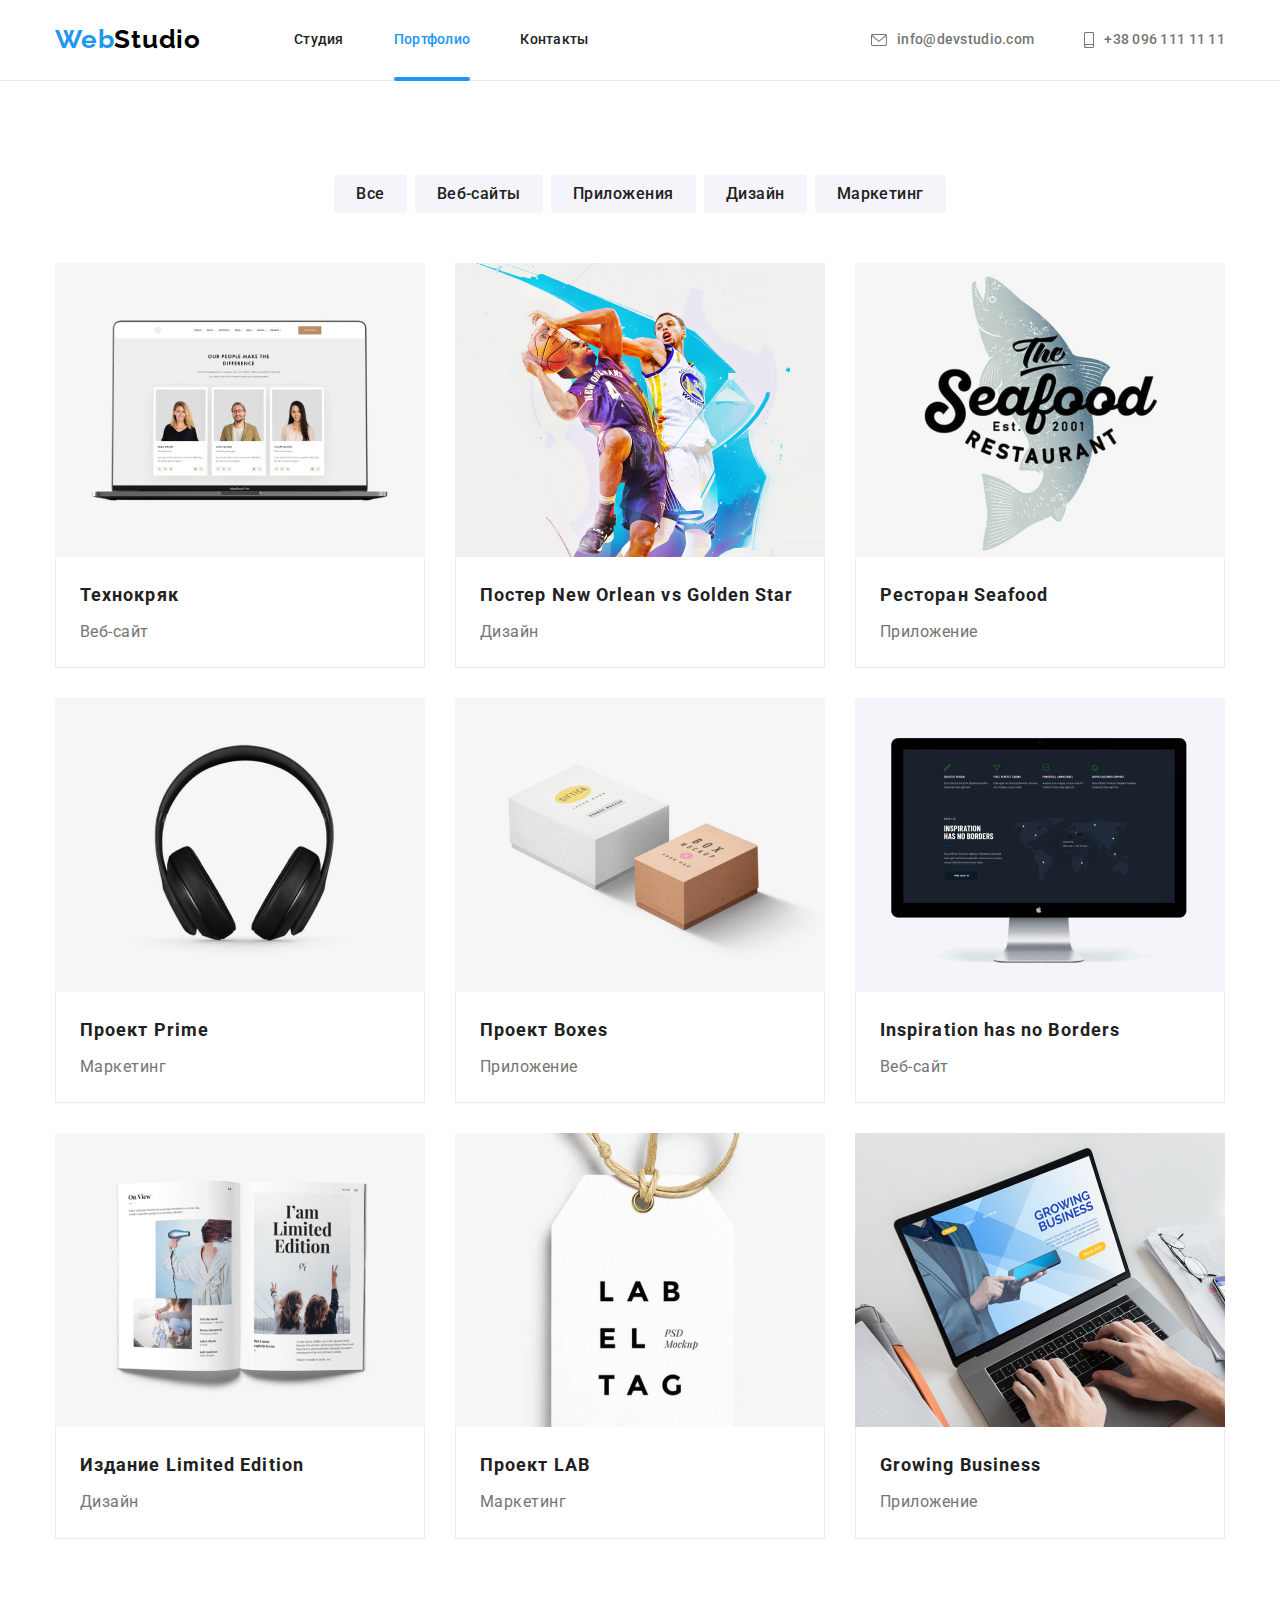
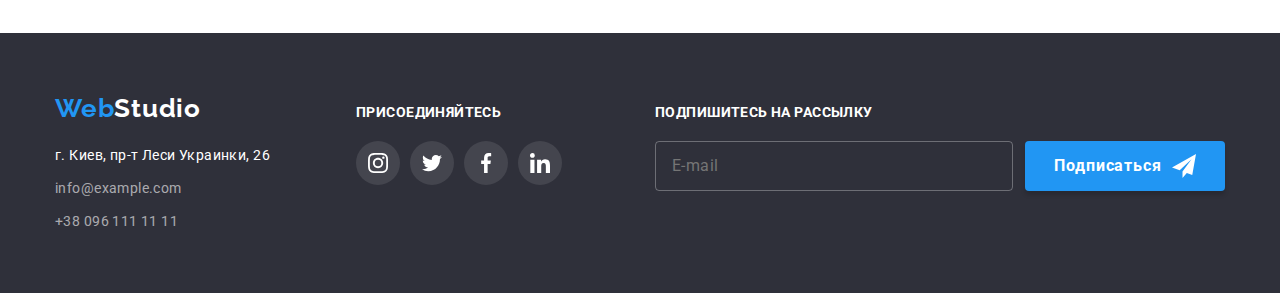
==== portfolio.html @ 5fa8ec8e "Редагує класи" ====
<!DOCTYPE html>
<html lang="ru">
  <head>
    <meta charset="UTF-8" />
    <meta http-equiv="X-UA-Compatible" content="IE=edge" />
    <meta name="viewport" content="width=device-width, initial-scale=1.0" />
    <title>Document</title>
    <link rel="preconnect" href="https://fonts.googleapis.com" />
    <link rel="preconnect" href="https://fonts.gstatic.com" crossorigin />
    <link
      href="https://fonts.googleapis.com/css2?family=Raleway:wght@700&family=Roboto:wght@400;500;700;900&display=swap"
      rel="stylesheet"
    />
    <link
      rel="stylesheet"
      href="https://cdnjs.cloudflare.com/ajax/libs/modern-normalize/1.1.0/modern-normalize.min.css"
    />
    <link rel="stylesheet" href="./css/styles.css" />
  </head>
  <body>
    <!-- Шапка -->
    <header class="header">
      <div class="container flex-container">
        <nav class="header-nav">
          <a class="logo header-logo" href="./index.html">
            <span class="header-logo--blue">Web</span><span class="header-logo--black">Studio</span></a
          >
          <ul class="menu-list">
            <li class="menu-list__item"><a href="./index.html" class="menu-list__link">Студия</a></li>
            <li class="menu-list__item"><a href="./portfolio.html" class="menu-list__link current">Портфолио</a></li>
            <li class="menu-list__item"><a href="" class="menu-list__link">Контакты</a></li>
          </ul>
        </nav>
        <ul class="connection-list">
          <li class="connection-list__item">
            <a href="mailto:info@devstudio.com" class="connection-list__link">
               <svg class="icon-envelope" width="16" height="12">
                  <use href="./images/icons.svg#icon-icon-envelope"></use>
              </svg>info@devstudio.com</a>
          </li>
          <li class="connection-list__item">
            <a href="tel:+380961111111" class="connection-list__link">
               <svg class="icon-smartphone" width="10" height="16">
              <use href="./images/icons.svg#icon-icon-smartphone"></use>
            </svg>+38 096 111 11 11</a>
          </li>
        </ul>
      </div>
    </header>
    <!-- Фільтр -->
    <main>
      <section class="filter">
        <div class="container">
          <h1 class="visually-hidden">Портфоліо</h1>
          <ul class="filter-list">
            <li class="filter-list__item"><button type="button" class="filter-list__button">Все</button></li>
            <li class="filter-list__item">
              <button type="button" class="filter-list__button">Веб-сайты</button>
            </li>
            <li class="filter-list__item">
              <button type="button" class="filter-list__button">Приложения</button>
            </li>
            <li class="filter-list__item"><button type="button" class="filter-list__button">Дизайн</button></li>
            <li class="filter-list__item">
              <button type="button" class="filter-list__button">Маркетинг</button>
            </li>
          </ul>
          <ul class="pictures-list">
            <li class="pictures-list__item">
              <a href="" class="project-link">
                 <div class="project-link__card-thumb">
                <img src="./images/project_1.jpg" alt="Фото коллег" class="project-link__card" width="370" />
                <p class="project-link__text">Ресурс предлагает комплексные предложения с разным уровнем функционала и сервисов. Все это позволит посетителю получить исчерпывающие сведения  о компании или частном лице.</p>
              </div>
              <div class="heading-meta">
                <h2 class="heading-meta__title">Технокряк</h2>
                <p class="heading-meta__text">Веб-сайт</p>
              </div>
              </a>
            </li>

            <li class="pictures-list__item">
              <a href="" class="project-link">
              <div class="project-link__card-thumb">
                <img src="./images/project_2.jpg" alt="Постер" class="project-link__card" width="370" />
                 <p class="project-link__text">Ресурс предлагает комплексные предложения с разным уровнем функционала и сервисов. Все это позволит посетителю получить исчерпывающие сведения  о компании или частном лице.</p>
              </div>
              <div class="heading-meta">
                <h2 class="heading-meta__title">Постер New Orlean vs Golden Star</h2>
                <p class="heading-meta__text">Дизайн</p>
              </div>
              </a>
             </li>

            <li class="pictures-list__item">
              <a href="" class="project-link">
                <div class="project-link__card-thumb">
                <img src="./images/project_3.jpg" alt="Назва ресторану" class="project-link__card" width="370" />
                 <p class="project-link__text">Ресурс предлагает комплексные предложения с разным уровнем функционала и сервисов. Все это позволит посетителю получить исчерпывающие сведения  о компании или частном лице.</p>
              </div>
              <div class="heading-meta">
                <h2 class="heading-meta__title">Ресторан Seafood</h2>
                <p class="heading-meta__text">Приложение</p>
              </div>
             </a>
              </li>

            <li class="pictures-list__item">
              <a href="" class="project-link">
                <div class="project-link__card-thumb">
                <img src="./images/project_4.jpg" alt="Наушники" class="project-link__card" width="370" />
                 <p class="project-link__text">Ресурс предлагает комплексные предложения с разным уровнем функционала и сервисов. Все это позволит посетителю получить исчерпывающие сведения  о компании или частном лице.</p>
              </div>
              <div class="heading-meta">
                <h2 class="heading-meta__title">Проект Prime</h2>
                <p class="heading-meta__text">Маркетинг</p>
              </div>
              </a>
              </li>

            <li class="pictures-list__item">
              <a href="" class="project-link">
                 <div class="project-link__card-thumb">
                <img src="./images/project_5.jpg" alt="Коробки" class="project-link__card" width="370" />
                 <p class="project-link__text">Ресурс предлагает комплексные предложения с разным уровнем функционала и сервисов. Все это позволит посетителю получить исчерпывающие сведения  о компании или частном лице.</p>
              </div>
              <div class="heading-meta">
                <h2 class="heading-meta__title">Проект Boxes</h2>
                <p class="heading-meta__text">Приложение</p>
              </div>
              </a>
             </li>

            <li class="pictures-list__item">
              <a href="" class="project-link">
                <div class="project-link__card-thumb">
                <img src="./images/project_6.jpg" alt="Екран" class="project-link__card" width="370" />
                 <p class="project-link__text">Ресурс предлагает комплексные предложения с разным уровнем функционала и сервисов. Все это позволит посетителю получить исчерпывающие сведения  о компании или частном лице.</p>
              </div>
              <div class="heading-meta">
                <h2 class="heading-meta__title">Inspiration has no Borders</h2>
                <p class="heading-meta__text">Веб-сайт</p>
              </div>
              </a>
              </li>

            <li class="pictures-list__item">
              <a href="" class="project-link">
                <div class="project-link__card-thumb">
                <img src="./images/project_7.jpg" alt="Издание" class="project-link__card" width="370" />
                 <p class="project-link__text">Ресурс предлагает комплексные предложения с разным уровнем функционала и сервисов. Все это позволит посетителю получить исчерпывающие сведения  о компании или частном лице.</p>
              </div>
              <div class="heading-meta">
                <h2 class="heading-meta__title">Издание Limited Edition</h2>
                <p class="heading-meta__text">Дизайн</p>
              </div>
              </a>
              </li>

            <li class="pictures-list__item">
              <a href="" class="project-link">
                <div class="project-link__card-thumb">
                <img src="./images/project_8.jpg" alt="Проект" class="project-link__card" width="370" />
                 <p class="project-link__text">Ресурс предлагает комплексные предложения с разным уровнем функционала и сервисов. Все это позволит посетителю получить исчерпывающие сведения  о компании или частном лице.</p>
              </div>
              <div class="heading-meta">
                <h2 class="heading-meta__title">Проект LAB</h2>
                <p class="heading-meta__text">Маркетинг</p>
              </div>
              </a>
              </li>

            <li class="pictures-list__item">
              <a href="" class="project-link">
                <div class="project-link__card-thumb">
                <img src="./images/project_9.jpg" alt="Ноут" class="project-link__card" width="370" />
                 <p class="project-link__text">Ресурс предлагает комплексные предложения с разным уровнем функционала и сервисов. Все это позволит посетителю получить исчерпывающие сведения  о компании или частном лице.</p>
              </div>
              <div class="heading-meta">
                <h2 class="heading-meta__title">Growing Business</h2>
                <p class="heading-meta__text">Приложение</p>
              </div>
              </a>
              </li>
          </ul>
        </div>
      </section>
    </main>
    <!--Футер-->
    <footer class="footer">
      <div class="container">
         <div class="address-main">
         <div class="footer-address">
           <a class="logo footer-logo" href="./index.html"
          ><span class="footer-logo--blue">Web</span><span class="footer-logo--white">Studio</span></a
        >
        <address>
          <ul class="address-list">
            <li class="address-list__item">
              <a class="address-list__li" href="https://goo.gl/maps/6y7DoNega5djJpNc6" target="_blank"
                >г. Киев, пр-т Леси Украинки, 26</a
              >
            </li>
            <li class="address-list__item">
              <a href="mailto:info@example.com" class="address-list__link">info@example.com</a>
            </li>
            <li class="address-list__item">
              <a href="tel:+380961111111" class="address-list__link">+38 096 111 11 11</a>
            </li>
          </ul>
        </address>
      </div>
       <div class="join">
          <p class="join__title">присоединяйтесь</p>
          <ul class="join__list">
            <li class="join__item">
              <a href="" class="join__link">
                <svg class=footer-instagram" width="20" height="20">
                  <use href="./images/icons.svg#icon-instagram-2"></use>
                </svg>
              </a>
            </li>
            <li class="join__item">
              <a href="" class="join__link">
                <svg class="footer-twitter" width="20" height="20">
                  <use href="./images/icons.svg#icon-icon-twitter-1"></use>
                </svg>
              </a>
            </li>
             <li class="join__item">
              <a href="" class="join__link">
                <svg class="footer-facebook" widht="20" height="20">
                  <use href="./images/icons.svg#icon-icon-facebook-1"></use>
                </svg>
              </a>
            </li>
             <li class="join__item">
              <a href="" class="join__link">
                <svg class="footer-linkedin" widht="20" height="20">
                  <use href="./images/icons.svg#icon-linkedin-1"></use>
                </svg>
              </a>
            </li>
           </ul>
          </div>
           <form class="post-form">
          <p class="post-title">Подпишитесь на рассылку</p>
         <div class="input-block">
            <input type="email" name="email" placeholder="E-mail" class="post-input">
          <button type="submit" class="post-button">Подписаться
            <svg class="post-icon" width="24" height="24">
              <use href="./images/icons.svg#icon-icon-send"></use>
            </svg>
          </button>
         </div>
        </form>
        </div>
        </div>
    </footer>
  </body>
</html>
---- css/styles.css ----
:root {
  --primery-text-color: #212121;
  --title-text-color: #757575;
  --secondary-title-text-color: rgba(255, 255, 255, 0.6);
  --third-title-text-color: #000000;
  --accent-color: #2196f3;
  --primery-background-color: #ffffff;
  --secondary-background-color: #f5f4fa;
  --white-color: #ffffff;
  --footer-color: #2f303a;
}
body {
  background: var(--primery-background-color);
  color: var(--primery-text-color);
  font-family: 'Roboto', sans-serif;
}
/* колір основного тексту #212121*/
/* вторинний колір тексту #757575 */
/* вторинний колір тексту rgba(255, 255, 255, 0.6 */
/* білий колір #FFFFFF */
/* акцент #2196F3 */
/* вторинний колір фону #F5F4FA */
/* вторинний колір фону #2F303A */
/* вторинний колір фону FFFFFF */

/* Логотип */
.container {
  width: 1200px;
  padding-left: 15px;
  padding-right: 15px;
  margin-left: auto;
  margin-right: auto;
}
/* Шапка */
.header {
  border-bottom: 1px solid #ececec;
}
.flex-container {
  align-items: center;
  display: flex;
  justify-content: space-between;
}
.header-nav {
  display: flex;
  align-items: center;
}
.header-logo {
  text-decoration: none;
  margin-right: 93px;
  display: flex;
}
.logo header-logo {
  text-decoration: none;
  margin-right: 93px;
  display: flex;
}
.header-logo--blue {
  font-family: 'Raleway';
  font-weight: 700;
  font-size: 26px;
  line-height: 1.2;
  letter-spacing: 0.03em;
  color: var(--accent-color);
}
.header-logo--black {
  font-family: 'Raleway';
  font-weight: 700;
  font-size: 26px;
  line-height: 1.2;
  letter-spacing: 0.03em;
  color: var(--third-title-text-color);
}
.menu-listt__link current {
  position: absolute;
  width: 48px;
  height: 4px;
  left: 453px;
  top: 76px;
  background: var(--accent-color);
  border-radius: 2px;
}
/* Site nav */
.menu-list {
  padding: 0;
  margin: 0;
  list-style: none;
  display: flex;
}
.connection-list {
  padding: 0;
  margin: 0;
  list-style: none;
  display: flex;
  justify-content: end;
  align-items: center;
}
.menu-list__item {
  margin-right: 50px;
}
.menu-list__item:last-child {
  margin-right: 0;
}
.connection-list__item {
  margin-right: 50px;
}
.connection-list__item:last-child {
  margin-right: 0;
}
.nav-link .icon-phone:hover,
.nav-link .icon-phone:focus {
  color: var(--accent-color);
}
.nav-link .icon-envelope:hover,
.nav-link .icon-envelope:focus {
  color: var(--accent-color);
}

.menu-list__link {
  padding-top: 32px;
  padding-bottom: 32px;
  font-weight: 500;
  font-size: 14px;
  line-height: 1.14;
  letter-spacing: 0.02em;
  color: var(--primery-text-color);
  text-decoration: none;
  display: flex;
  align-items: center;
  transition: color 250ms cubic-bezier(0.4, 0, 0.2, 1);
}
.menu-list__link:hover,
.menu-list__link:focus {
  color: var(--accent-color);
}
.menu-list__link.current {
  color: var(--accent-color);
  position: relative;
}
.menu-list__link.current::after {
  content: '';
  position: absolute;
  display: block;
  width: 100%;
  height: 4px;
  background-color: var(--accent-color);
  border-radius: 2px;
  left: 0;
  bottom: -1px;
}
.link {
  font-weight: 500;
  font-size: 14px;
  line-height: 1.14;
  letter-spacing: 0.02em;
  color: var(--primery-text-color);
}
.icon-envelope {
  width: 16px;
  height: 12px;
  margin-right: 10px;
  fill: currentColor;
}
.icon-smartphone {
  width: 10px;
  height: 16px;
  margin-right: 10px;
  fill: currentColor;
}
.connection-list__link {
  padding-top: 32px;
  padding-bottom: 32px;
  font-weight: 500;
  font-size: 14px;
  line-height: 1.14;
  letter-spacing: 0.02em;
  color: var(--title-text-color);
  text-decoration: none;
  display: flex;
  align-items: center;
  transition: color 250ms cubic-bezier(0.4, 0, 0.2, 1);
}
.connection-list__link:hover,
.connection-list__link:focus {
  color: var(--accent-color);
}

/* Секція 1 */
.hero {
  background-color: var(--footer-color);
  text-align: center;
  padding-top: 200px;
  padding-bottom: 200px;
}
.overlay {
  height: 600px;
  max-width: 1600px;
  margin-right: auto;
  margin-left: auto;
  background-image: linear-gradient(to right, rgba(47, 48, 58, 0.4), rgba(47, 48, 58, 0.4)),
    url(../images/overlay.jpg);
  background-repeat: no-repeat;
  background-size: cover;
  background-position: center;
  background-color: #2f303a;
}
.hero__title {
  margin-top: 0;
  margin-bottom: 30px;
  font-weight: 900;
  font-size: 44px;
  line-height: 1.4;
  letter-spacing: 0.06em;
  text-transform: uppercase;
}
.hero__title {
  color: var(--white-color);
}
.hero__button {
  display: inline-block;
  padding: 10px 32px;
  border-radius: 4px;
  font-weight: 700;
  font-size: 16px;
  line-height: 1.9;
  letter-spacing: 0.06em;
  cursor: pointer;
  color: var(--white-color);
  background-color: var(--accent-color);
  border: 0;
  /* 0px 4px 4px rgba(0, 0, 0, 0.15); */
}
/* Секція 2 */
.section {
  padding-top: 94px;
  padding-bottom: 94px;
  background: var(--primery-background-color);
}
.visually-hidden {
  position: absolute;
  white-space: nowrap;
  width: 1px;
  height: 1px;
  overflow: hidden;
  border: 0;
  padding: 0;
  clip: rect(0 0 0 0);
  clip-path: inset(50%);
  margin: -1px;
}
.features-icon {
  display: flex;
  width: 270px;
  height: 120px;
  justify-content: center;
  align-items: center;
  margin-bottom: 30px;
  border-radius: 4px;

  background-color: #f5f4fa;
}
.specifics-list {
  list-style: none;
  padding: 0;
  margin: 0;
  display: flex;
}
.specifics-list__item {
  margin-right: 30px;
  width: 270px;
}
.section-link:last-child {
  margin-right: 0;
}
.specific-list__item-title {
  margin-top: 30px;
  margin-bottom: 10px;
  font-weight: 700;
  font-size: 14px;
  line-height: 1.14;
  letter-spacing: 0.03em;
  text-transform: uppercase;
  color: var(--primery-text-color);
}
h1,
h2,
h3,
p {
  margin: 0;
}
.specific-list__item-text {
  font-size: 14px;
  line-height: 1.7;
  letter-spacing: 0.03em;
  color: var(--title-text-color);
}
/* Секція 3 */
.section-pictures {
  padding-top: 0;
}
.pre-title {
  margin-top: 0;
  margin-bottom: 50px;
  font-weight: 700;
  font-size: 36px;
  line-height: 1.2;
  text-align: center;
  letter-spacing: 0.03em;
  color: var(--primery-text-color);
}
.application-list {
  list-style: none;
  padding: 0;
  margin: 0;
  display: flex;
}
.application-list__item {
  margin-right: 30px;
}
.application-list__item:last-child {
  margin-right: 0;
}
img {
  display: block;
  max-width: 100%;
  height: auto;
}
.addition {
  position: relative;
  width: 370px;
}
.addition__meta {
  position: absolute;
  display: flex;
  bottom: 0;
  width: 370px;
  height: 70px;
  background-color: rgba(47, 48, 58, 0.8);
  justify-content: center;
  align-items: center;
}
.addition__name {
  display: flex;
  align-items: center;
  font-family: 'Roboto';
  font-style: normal;
  font-weight: 700;
  font-size: 14px;
  line-height: 1.14;
  letter-spacing: 0.03em;
  text-transform: uppercase;
  color: var(--white-color);
  justify-content: center;
}
/* Секція 4 */
.workers {
  padding-top: 94px;
  background: var(--secondary-background-color);
}
.pre-title {
  margin-bottom: 50px;
}
.team-list {
  list-style: none;
  padding: 0;
  margin: 0;
  display: flex;
  flex-wrap: wrap;
}
.team-list__item {
  margin-right: 30px;
  background-color: var(--white-color);
}
.team-list__item:last-child {
  margin-right: 0;
}
.caption__title {
  margin-bottom: 10px;
  font-weight: 500;
  font-size: 16px;
  line-height: 1.2;
  letter-spacing: 0.03em;
  color: var(--primery-text-color);
}
.caption {
  padding-top: 30px;
  padding-bottom: 30px;
  text-align: center;
  box-shadow: 0px 1px 3px rgba(0, 0, 0, 0.12), 0px 1px 1px rgba(0, 0, 0, 0.14),
    0px 2px 1px rgba(0, 0, 0, 0.2);
}
.caption__text {
  margin-bottom: 16px;
  font-size: 16px;
  line-height: 1.2;
  letter-spacing: 0.03em;
  color: var(--title-text-color);
}
.soc-list {
  display: flex;
  justify-content: center;
  padding: 0;
  margin: 0;
  list-style: none;
}
.soc-list__item {
  margin-right: 10px;
}
.soc-list__item:last-child {
  margin-right: 0;
}
.soc-list__link {
  width: 44px;
  height: 44px;
  border-radius: 50%;
  display: flex;
  justify-content: center;
  align-items: center;
  fill: #afb1b8;
  transition: background-color 250ms cubic-bezier(0.4, 0, 0.2, 1),
    fill 250ms cubic-bezier(0.4, 0, 0.2, 1);
}
.soc-list__link:hover {
  fill: var(--white-color);
  background-color: var(--accent-color);
}
.soc-list__link:focus {
  fill: var(--white-color);
  background-color: var(--accent-color);
}
/* Клієнти */
.clients-list {
  list-style: none;
  padding: 0;
  margin: 0;
  display: flex;
  justify-content: center;
}
.clients-list__item {
  margin-right: 30px;
}
.clients-list__item:last-child {
  margin-right: 0;
}
.clients-list__item-link {
  width: 170px;
  height: 92px;
  border: 1px solid #afb1b8;
  display: flex;
  justify-content: center;
  align-items: center;
  fill: #afb1b8;
  background-color: transparent;
  box-sizing: border-box;
  border-radius: 4px;
  transition: border-radius 250ms cubic-bezier(0.4, 0, 0.2, 1),
    fill 250ms cubic-bezier(0.4, 0, 0.2, 1);
}

.clients-list__item-link:hover,
.clients-list__item-link:focus {
  fill: var(--accent-color);
}
.clients-list__item-link:hover,
.clients-list__item-link:focus {
  border-color: var(--accent-color);
}

/* Портфоліо */
/* Фільтр */
.filter {
  padding-top: 94px;
  padding-bottom: 94px;
  background: var(--primery-background-color);
}
.filter-list {
  padding: 0;
  margin: 0;
  list-style: none;
  display: flex;
  justify-content: center;
  margin-bottom: 50px;
}
.filter-list .filter-list__item:not(:last-child) {
  margin-right: 8px;
}
.filter-list .filter-list__item {
  justify-content: center;
  display: inline-block;
}
.filter-list__button {
  padding: 6px 22px;
  font-weight: 500;
  font-size: 16px;
  line-height: 1.6;
  align-items: center;
  letter-spacing: 0.03em;
  color: var(--primery-text-color);
  background: var(--secondary-background-color);
  cursor: pointer;
  border: 0;
  border-radius: 4px;
  transition: background-color 250ms cubic-bezier(0.4, 0, 0.2, 1),
    color 250ms cubic-bezier(0.4, 0, 0.2, 1), box-shadow 250ms cubic-bezier(0.4, 0, 0.2, 1);
}
.filter-list__button:hover,
.filter-list__button:focus {
  color: var(--white-color);
  background: var(--accent-color);
  box-shadow: 0px 3px 1px rgba(0, 0, 0, 0.1), 0px 1px 2px rgba(0, 0, 0, 0.08),
    0px 2px 2px rgba(0, 0, 0, 0.12);
}
/* Картинки */
p,
h2 {
  margin: 0;
}
.pictures-list {
  list-style: none;
  margin: 0;
  padding: 0;
  flex-wrap: wrap;
  display: flex;
  flex-wrap: wrap;
  margin-top: -30px;
  margin-left: -30px;
}
.pictures-list .pictures-list__item {
  flex-basis: calc(100% / 3 - 30px);
  margin-left: 30px;
  margin-top: 30px;
}
.project-link__card-thumb {
  position: relative;
  overflow: hidden;
}
.pictures-list__item {
  background: var(--primery-background-color);
}

.project-link__text {
  position: absolute;
  height: 100%;
  top: 0;
  left: 0;
  font-family: 'Roboto';
  font-style: normal;
  font-weight: 400;
  font-size: 18px;
  line-height: 1.5;
  /* or 156% */
  letter-spacing: 0.03em;
  padding: 63px 24px;
  color: var(--white-color);
  background-color: var(--accent-color);
  transform: translateY(101%);
  transition: transform 250ms cubic-bezier(0.4, 0, 0.2, 1);
}

.heading-meta {
  padding-left: 24px;
  padding-right: 24px;
  padding-bottom: 20px;
  padding-top: 20px;
  border-right: 1px solid #ececec;
  border-left: 1px solid #ececec;
  border-bottom: 1px solid #ececec;
}
.heading-meta__title {
  margin-bottom: 4px;
  font-weight: 700;
  font-size: 18px;
  line-height: 2;
  letter-spacing: 0.06em;
  color: var(--primery-text-color);
}
.heading-meta__text {
  font-size: 16px;
  line-height: 1.9;
  letter-spacing: 0.03em;
  color: var(--title-text-color);
}
.project-link {
  display: block;
  text-decoration: none;
  transition: box-shadow 250ms cubic-bezier(0.4, 0, 0.2, 1);
}
.project-link:hover,
.project-link:focus {
  box-shadow: 0px 1px 1px rgba(0, 0, 0, 0.12), 0px 4px 4px rgba(0, 0, 0, 0.06),
    1px 4px 6px rgba(0, 0, 0, 0.16);
}
.project-link:hover .project-link__text,
.project-link:focus .project-link__text {
  transform: translateY(0);
}
/* Футер */
.footer {
  background: var(--footer-color);
  padding-top: 60px;
  padding-bottom: 60px;
}
.address-main {
  display: flex;
  align-items: baseline;
}
.footer-address {
  margin-right: 70px;
  flex-grow: 1;
}
.footer-logo {
  text-decoration: none;
  display: block;
  margin-bottom: 20px;
}
.logo footer-logo {
  text-decoration: none;
  display: block;
  margin-bottom: 20px;
}
.address-list {
  list-style: none;
  padding: 0;
  margin: 0;
}
.footer-logo--blue {
  font-family: 'Raleway';
  font-style: normal;
  font-weight: 700;
  font-size: 26px;
  line-height: 1.2;
  letter-spacing: 0.03em;
  color: var(--accent-color);
}
.footer-logo--white {
  font-family: 'Raleway';
  font-style: normal;
  font-weight: 700;
  font-size: 26px;
  line-height: 1.2;
  letter-spacing: 0.03em;
  color: var(--white-color);
}
.address-list__item {
  margin-bottom: 9px;
}
.address-list__item:last-child {
  margin-bottom: 0;
}
.address-list__li {
  margin-bottom: 20px;
  font-style: normal;
  font-weight: 400;
  font-size: 14px;
  line-height: 1.7;
  letter-spacing: 0.03em;
  color: var(--white-color);
  text-decoration: none;
}
.address-list__link {
  margin-bottom: 9px;
  font-style: normal;
  font-weight: 400;
  font-size: 14px;
  line-height: 1.7;
  letter-spacing: 0.03em;
  color: var(--secondary-title-text-color);
  text-decoration: none;
}
.join__title {
  margin-bottom: 20px;
  font-family: 'Roboto';
  font-style: normal;
  font-weight: 700;
  font-size: 14px;
  line-height: 1.14;
  letter-spacing: 0.03em;
  text-transform: uppercase;
  color: var(--white-color);
}
.join__list {
  list-style: none;
  padding: 0;
  margin: 0;
  display: flex;
  justify-content: center;
}
.join__item {
  margin-right: 10px;
}
.join__item:last-child {
  margin-right: 0;
}

.join__link {
  width: 44px;
  height: 44px;
  border-radius: 50%;
  display: flex;
  justify-content: center;
  align-items: center;
  fill: var(--white-color);
  background-color: rgba(255, 255, 255, 0.1);
  transition: background-color 250ms cubic-bezier(0.4, 0, 0.2, 1),
    fill 250ms cubic-bezier(0.4, 0, 0.2, 1);
}
.join__link:hover {
  fill: var(--white-color);
  background-color: var(--accent-color);
}
.join__link:focus {
  fill: var(--white-color);
  background-color: var(--accent-color);
}
/* Форма */
.post-form {
  margin-left: 93px;
}
.post-title {
  margin-bottom: 20px;
  font-family: 'Roboto';
  font-style: normal;
  font-weight: 700;
  font-size: 14px;
  line-height: 1.14;
  letter-spacing: 0.03em;
  text-transform: uppercase;
  color: var(--white-color);
}
.input-block {
  display: flex;
}
.post-input {
  width: 358px;
  height: 50px;
  padding-top: 15px;
  padding-bottom: 15px;
  padding-left: 16px;
  border: 1px solid rgba(255, 255, 255, 0.3);
  border-radius: 4px;

  font-family: 'Roboto';
  font-style: normal;
  font-weight: 400;
  font-size: 16px;
  line-height: 1.25;
  /* identical to box height, or 125% */

  align-items: center;
  letter-spacing: 0.03em;

  color: rgba(255, 255, 255, 0.6);
  background-color: transparent;
}
.post-button {
  display: flex;
  justify-content: center;
  align-items: center;
  min-width: 200px;
  margin-left: 12px;
  padding: 10px 28px;
  border: none;
  box-shadow: 0px 4px 4px rgba(0, 0, 0, 0.15);
  border-radius: 4px;
  font-family: 'Roboto';
  font-style: normal;
  font-weight: 700;
  font-size: 16px;
  line-height: 1.9;
  /* identical to box height, or 188% */
  letter-spacing: 0.06em;
  color: var(--white-color);
  background-color: var(--accent-color);
  cursor: pointer;
  transition: background-color 250ms cubic-bezier(0.4, 0, 0.2, 1);
}
.post-button:hover,
.post-button:focus {
  color: var(--white-color);
  background-color: var(--accent-color);
}
.post-icon {
  margin-left: 10px;
  fill: var(--white-color);
}

/* Бекдроп */
.backdrop {
  position: fixed;
  width: 100%;
  height: 100%;
  top: 0;
  left: 0;
  background-color: rgba(85, 85, 85, 0.4);
  transition: opacity 250ms cubic-bezier(0.4, 0, 0.2, 1),
    visibility 250ms cubic-bezier(0.4, 0, 0.2, 1);
}
.modal {
  min-height: 581px;
  min-width: 528px;
  background-color: var(--white-color);
  border-radius: 4px;
  box-shadow: 0px 1px 3px rgba(0, 0, 0, 0.12), 0px 1px 1px rgba(0, 0, 0, 0.14),
    0px 2px 1px rgba(0, 0, 0, 0.2);
  position: absolute;
  top: 50%;
  left: 50%;
  transform: translate(-50%, -50%);
  padding: 40px;
}
.modal-close {
  display: flex;
  justify-content: center;
  align-items: center;
  width: 30px;
  height: 30px;
  color: #000000;
  border-radius: 50%;
  border: 1px solid rgba(0, 0, 0, 0.1);
  background-color: transparent;
  position: absolute;
  top: 8px;
  right: 8px;
  cursor: pointer;
}
.modal-close:hover {
  color: var(--accent-color);
  border: 1px solid var(--accent-color);
}
.modal-close:focus {
  color: var(--accent-color);
  border: 1px solid var(--accent-color);
}
.close-cross {
  fill: currentColor;
}

.is-hidden {
  opacity: 0;
  pointer-events: none;
  visibility: hidden;
  translate: transition;
}

.modal-title {
  font-family: 'Roboto';
  font-style: normal;
  font-weight: 700;
  font-size: 20px;
  line-height: 1.15;
  text-align: center;
  letter-spacing: 0.03em;
  text-align: center;
  color: var(--primery-text-color);
  margin-bottom: 12px;
}
.form {
  width: 448px;
  margin-left: auto;
  margin-right: auto;
}
.modal-div {
  position: relative;
  display: block;
  flex-direction: column;
  margin-bottom: 10px;
}
.modal-div:last-child {
  margin-bottom: 0;
}
.modal-icon {
  width: 18px;
  height: 18px;
  position: absolute;
  left: 12px;
  top: 70%;
  transform: translateY(-70%);
  fill: var(--primery-text-color);
}
.modal-lable {
  margin-bottom: 4px;
  font-family: 'Roboto';
  font-style: normal;
  font-weight: 400;
  font-size: 12px;
  line-height: 1.2;
  /* identical to box height */
  letter-spacing: 0.01em;
  color: var(--title-text-color);
}
.modal-input {
  width: 100%;
  height: 40px;
  margin-top: 4px;
  border: 1px solid rgba(33, 33, 33, 0.2);
  border-radius: 4px;
  margin: 0;
  padding: 11px 42px;
  background-color: transparent;
  outline: transparent;
  transition: border 250ms cubic-bezier(0.4, 0, 0.2, 1);
}
.modal-input:hover ~ .modal-icon,
.modal-input:focus ~ .modal-icon {
  fill: var(--accent-color);
}
.modal-input:hover,
.modal-input:focus {
  border-color: var(--accent-color);
}
.textarea {
  display: block;
  width: 100%;
  height: 120px;

  padding: 12px 16px;
  border: 1px solid rgba(33, 33, 33, 0.2);
  border-radius: 4px;
  resize: none;
  transition: border 250ms cubic-bezier(0.4, 0, 0.2, 1);
  outline: transparent;
  transition: border 250ms cubic-bezier(0.4, 0, 0.2, 1);
}
.textarea:hover {
  border-color: var(--accent-color);
}
.textarea:focus {
  border-color: var(--accent-color);
}

.placeholder {
  font-family: 'Roboto';
  font-style: normal;
  font-weight: 400;
  font-size: 14px;
  line-height: 1.14;
  letter-spacing: 0.01em;
  color: rgba(117, 117, 117, 0.5);
}
.checkbox-input {
  position: absolute;
  -webkit-appearance: none;
  -moz-appearance: none;
  appearance: none;
  margin-bottom: 30px;
}
.checkbox-text span {
  width: 16px;
  height: 15px;
  margin-right: 7px;
  border: 2px solid var(--primery-text-color);
  border-radius: 4px;
  display: flex;
  align-items: center;
  justify-content: center;

  /* transition: opacity 250ms cubic-bezier(0.4, 0, 0.2, 1); */
}
.icon-check {
  fill: transparent;
}
.checkbox-input:focus + .checkbox-text span {
  border-color: var(--accent-color);
}
.checkbox-input:checked + .checkbox-text span {
  background-color: var(--accent-color);
  background-origin: border-box;
  border-color: none;
}
.checkbox-input:checked + .checkbox-text .icon-check {
  fill: var(--white-color);
}

/* .checkbox-input:checked + .icon-check {
  fill: #ffffff;
}

.icon-check:hover .icon-check:focus {
  fill: #ffffff;
  background-color: var(--accent-color);
} */
.checkbox-text {
  display: flex;
  align-items: center;
  margin-bottom: 20px;
  justify-content: center;
  font-family: 'Roboto';
  font-style: normal;
  font-weight: 400;
  font-size: 14px;
  line-height: 1.7;
  /* identical to box height, or 171% */
  letter-spacing: 0.03em;
  color: var(--title-text-color);
}
.checkbox-link {
  display: inline-block;
  color: var(--accent-color);
}
.modal-button {
  display: block;
  width: 200px;
  height: 50px;
  justify-content: center;
  padding-top: 10px;
  padding-right: 55px;
  padding-bottom: 10px;
  padding-left: 56px;
  border: none;
  border-radius: 4px;
  color: var(--white-color);
  background: #188ce8;
  box-shadow: 0px 4px 4px rgba(0, 0, 0, 0.15);
  font-family: 'Roboto';
  font-style: normal;
  font-weight: 700;
  font-size: 16px;
  line-height: 1.9;
  /* identical to box height, or 188% */
  align-items: center;
  text-align: center;
  letter-spacing: 0.06em;
  cursor: pointer;
  transition: background-color 250ms cubic-bezier(0.4, 0, 0.2, 1);
  margin: auto;
}
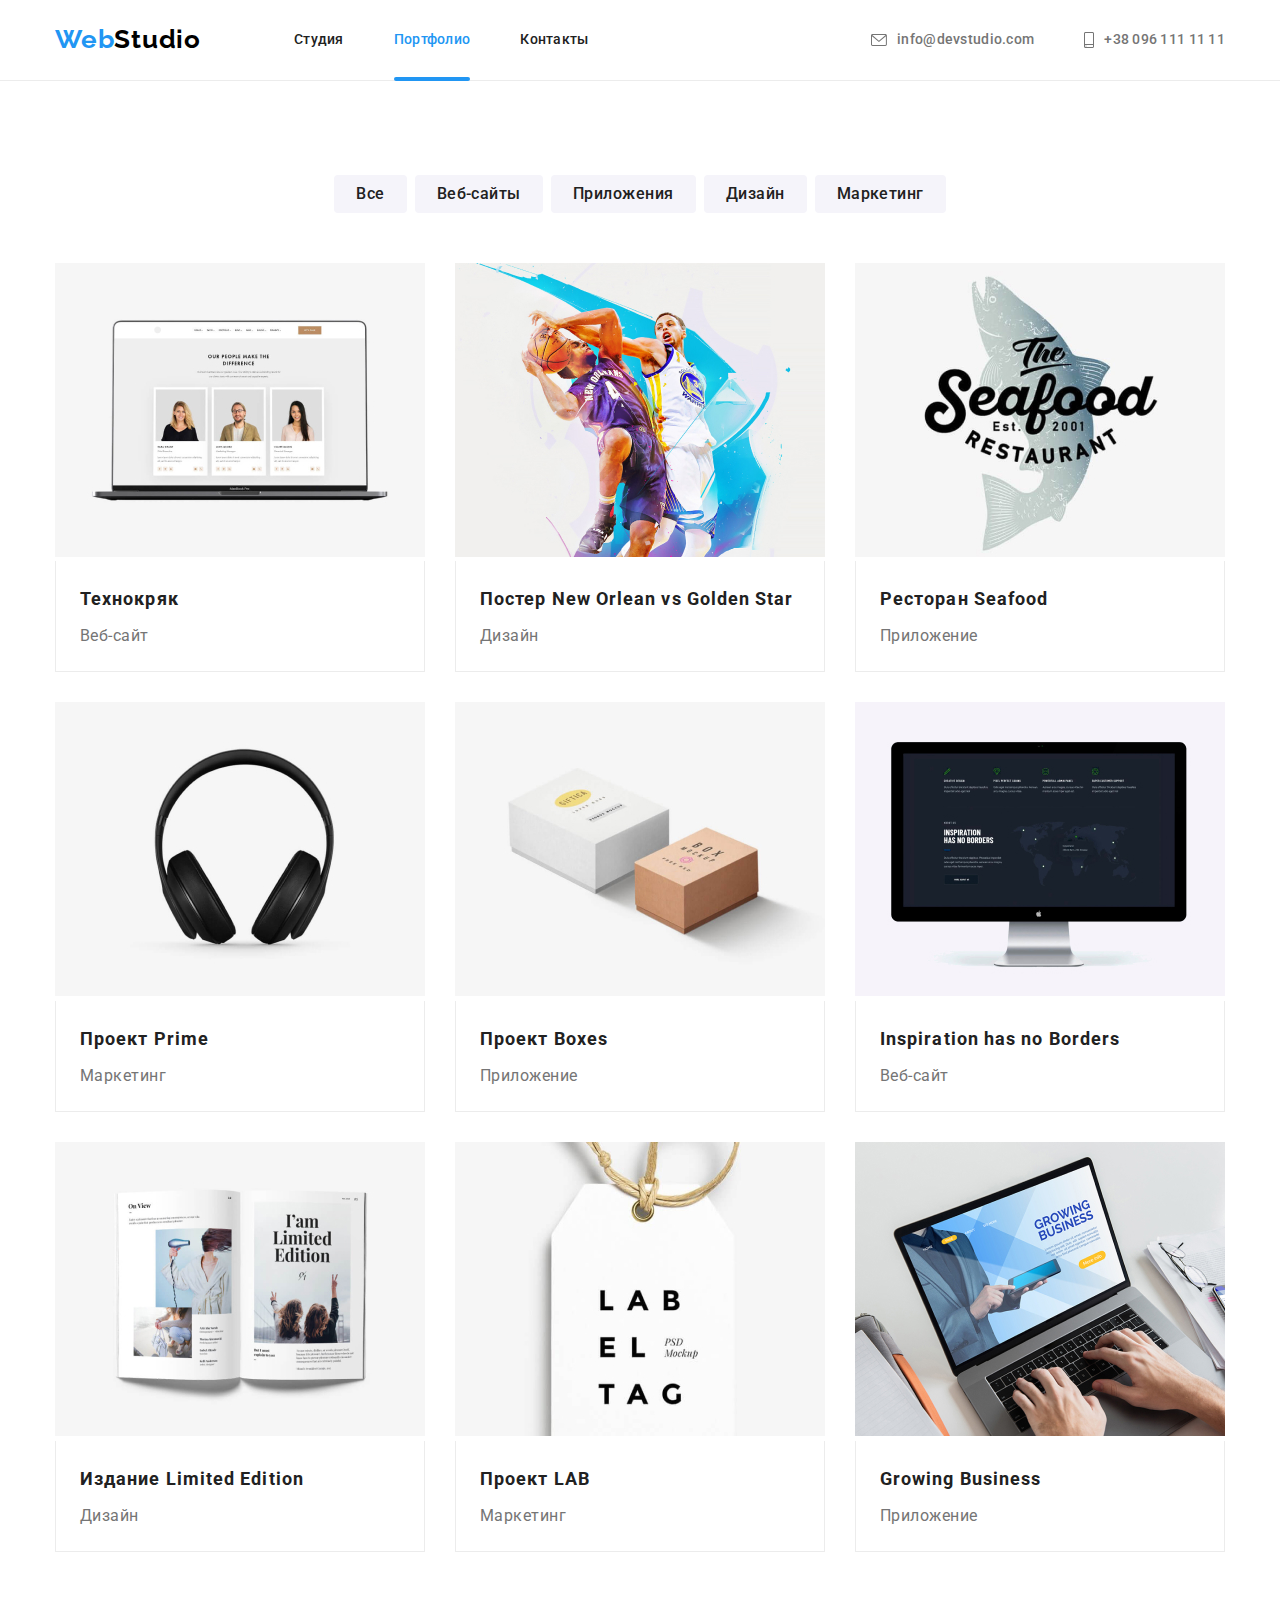
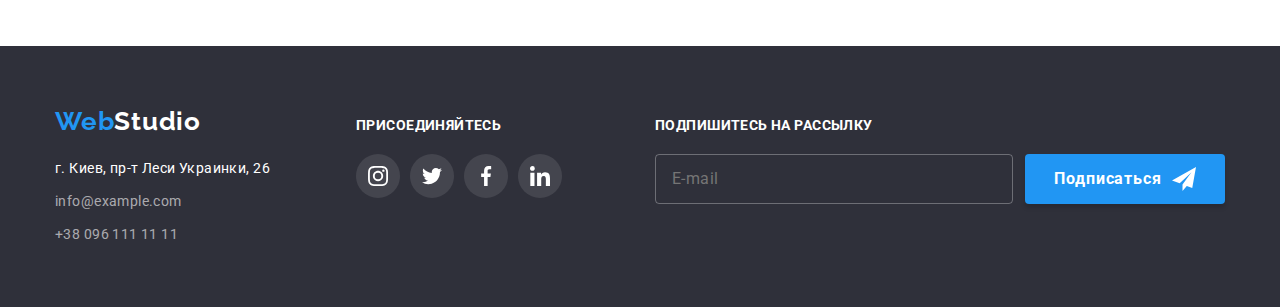
==== commit 3b89495b: "Додає SASS" ====
--- a/portfolio.html
+++ b/portfolio.html
@@ -15,7 +15,8 @@
       rel="stylesheet"
       href="https://cdnjs.cloudflare.com/ajax/libs/modern-normalize/1.1.0/modern-normalize.min.css"
     />
-    <link rel="stylesheet" href="./css/styles.css" />
+    <!-- <link rel="stylesheet" href="./css/styles.css" /> -->
+    <link rel="stylesheet" href="./css/portfolio.min.css" />
   </head>
   <body>
     <!-- Шапка -->
@@ -34,13 +35,13 @@
         <ul class="connection-list">
           <li class="connection-list__item">
             <a href="mailto:info@devstudio.com" class="connection-list__link">
-               <svg class="icon-envelope" width="16" height="12">
+               <svg class="connection-list__icon-envelope" width="16" height="12">
                   <use href="./images/icons.svg#icon-icon-envelope"></use>
               </svg>info@devstudio.com</a>
           </li>
           <li class="connection-list__item">
             <a href="tel:+380961111111" class="connection-list__link">
-               <svg class="icon-smartphone" width="10" height="16">
+               <svg class="connection-list__icon-smartphone" width="10" height="16">
               <use href="./images/icons.svg#icon-icon-smartphone"></use>
             </svg>+38 096 111 11 11</a>
           </li>
@@ -224,40 +225,41 @@
           <ul class="join__list">
             <li class="join__item">
               <a href="" class="join__link">
-                <svg class=footer-instagram" width="20" height="20">
+                <svg class=join__footer-instagram" width="20" height="20">
                   <use href="./images/icons.svg#icon-instagram-2"></use>
                 </svg>
               </a>
             </li>
             <li class="join__item">
               <a href="" class="join__link">
-                <svg class="footer-twitter" width="20" height="20">
+                <svg class="join__footer-twitter" width="20" height="20">
                   <use href="./images/icons.svg#icon-icon-twitter-1"></use>
                 </svg>
               </a>
             </li>
              <li class="join__item">
               <a href="" class="join__link">
-                <svg class="footer-facebook" widht="20" height="20">
+                <svg class="join__footer-facebook" widht="20" height="20">
                   <use href="./images/icons.svg#icon-icon-facebook-1"></use>
                 </svg>
               </a>
             </li>
              <li class="join__item">
               <a href="" class="join__link">
-                <svg class="footer-linkedin" widht="20" height="20">
+                <svg class="join__footer-linkedin" widht="20" height="20">
                   <use href="./images/icons.svg#icon-linkedin-1"></use>
                 </svg>
               </a>
             </li>
            </ul>
           </div>
-           <form class="post-form">
-          <p class="post-title">Подпишитесь на рассылку</p>
-         <div class="input-block">
-            <input type="email" name="email" placeholder="E-mail" class="post-input">
-          <button type="submit" class="post-button">Подписаться
-            <svg class="post-icon" width="24" height="24">
+          <!--Форма-->
+           <form class="form">
+          <p class="form__title">Подпишитесь на рассылку</p>
+         <div class="form__input-block">
+            <input type="email" name="email" placeholder="E-mail" class="form__post">
+          <button type="submit" class="form__button">Подписаться
+            <svg class="form__icon" width="24" height="24">
               <use href="./images/icons.svg#icon-icon-send"></use>
             </svg>
           </button>
--- a/css/styles.css
+++ b/css/styles.css
@@ -1,4 +1,4 @@
-:root {
+/* :root {
   --primery-text-color: #212121;
   --title-text-color: #757575;
   --secondary-title-text-color: rgba(255, 255, 255, 0.6);
@@ -13,7 +13,7 @@
   background: var(--primery-background-color);
   color: var(--primery-text-color);
   font-family: 'Roboto', sans-serif;
-}
+} */
 /* колір основного тексту #212121*/
 /* вторинний колір тексту #757575 */
 /* вторинний колір тексту rgba(255, 255, 255, 0.6 */
@@ -24,27 +24,24 @@
 /* вторинний колір фону FFFFFF */
 
 /* Логотип */
-.container {
+/* .container {
   width: 1200px;
   padding-left: 15px;
   padding-right: 15px;
   margin-left: auto;
   margin-right: auto;
-}
+} */
 /* Шапка */
-.header {
+/* .header {
   border-bottom: 1px solid #ececec;
 }
 .flex-container {
   align-items: center;
   display: flex;
   justify-content: space-between;
-}
-.header-nav {
-  display: flex;
-  align-items: center;
-}
-.header-logo {
+} */
+
+/* .header-logo {
   text-decoration: none;
   margin-right: 93px;
   display: flex;
@@ -69,8 +66,8 @@
   line-height: 1.2;
   letter-spacing: 0.03em;
   color: var(--third-title-text-color);
-}
-.menu-listt__link current {
+}  */
+/* .menu-list__link current {
   position: absolute;
   width: 48px;
   height: 4px;
@@ -78,43 +75,43 @@
   top: 76px;
   background: var(--accent-color);
   border-radius: 2px;
-}
+} */
 /* Site nav */
-.menu-list {
+/* .menu-list {
   padding: 0;
   margin: 0;
   list-style: none;
   display: flex;
-}
-.connection-list {
+} */
+/* .connection-list {
   padding: 0;
   margin: 0;
   list-style: none;
   display: flex;
   justify-content: end;
   align-items: center;
-}
-.menu-list__item {
+} */
+/* .menu-list__item {
   margin-right: 50px;
 }
 .menu-list__item:last-child {
   margin-right: 0;
-}
-.connection-list__item {
+} */
+/* .connection-list__item {
   margin-right: 50px;
 }
 .connection-list__item:last-child {
   margin-right: 0;
 }
-.nav-link .icon-phone:hover,
-.nav-link .icon-phone:focus {
+.connection-list .icon-phone:hover,
+.connection-list .icon-phone:focus {
   color: var(--accent-color);
 }
-.nav-link .icon-envelope:hover,
-.nav-link .icon-envelope:focus {
+.connection-list .connection-list__icon-envelope:hover,
+.connection-list .connection-list__icon-envelope:focus {
   color: var(--accent-color);
-}
-
+} */
+/* 
 .menu-list__link {
   padding-top: 32px;
   padding-bottom: 32px;
@@ -153,14 +150,14 @@
   line-height: 1.14;
   letter-spacing: 0.02em;
   color: var(--primery-text-color);
-}
-.icon-envelope {
+} */
+/* .connection-list__icon-envelope {
   width: 16px;
   height: 12px;
   margin-right: 10px;
   fill: currentColor;
 }
-.icon-smartphone {
+.connection-list__icon-smartphone {
   width: 10px;
   height: 16px;
   margin-right: 10px;
@@ -182,28 +179,28 @@
 .connection-list__link:hover,
 .connection-list__link:focus {
   color: var(--accent-color);
-}
+} */
 
 /* Секція 1 */
-.hero {
+/* .hero {
   background-color: var(--footer-color);
   text-align: center;
   padding-top: 200px;
   padding-bottom: 200px;
-}
-.overlay {
-  height: 600px;
-  max-width: 1600px;
-  margin-right: auto;
-  margin-left: auto;
-  background-image: linear-gradient(to right, rgba(47, 48, 58, 0.4), rgba(47, 48, 58, 0.4)),
-    url(../images/overlay.jpg);
-  background-repeat: no-repeat;
-  background-size: cover;
-  background-position: center;
-  background-color: #2f303a;
-}
-.hero__title {
+} */
+/* .overlay {
+    height: 600px;
+    max-width: 1600px;
+    margin-right: auto;
+    margin-left: auto;
+    background-image: linear-gradient(to right, rgba(47, 48, 58, 0.4), rgba(47, 48, 58, 0.4)),
+      url(../images/overlay.jpg);
+    background-repeat: no-repeat;
+    background-size: cover;
+    background-position: center;
+    background-color: #2f303a;
+  } */
+/* .hero__title {
   margin-top: 0;
   margin-bottom: 30px;
   font-weight: 900;
@@ -214,8 +211,8 @@
 }
 .hero__title {
   color: var(--white-color);
-}
-.hero__button {
+} */
+/* .hero__button {
   display: inline-block;
   padding: 10px 32px;
   border-radius: 4px;
@@ -228,14 +225,14 @@
   background-color: var(--accent-color);
   border: 0;
   /* 0px 4px 4px rgba(0, 0, 0, 0.15); */
-}
+
 /* Секція 2 */
-.section {
+/* .section {
   padding-top: 94px;
   padding-bottom: 94px;
   background: var(--primery-background-color);
-}
-.visually-hidden {
+} */
+/* .visually-hidden {
   position: absolute;
   white-space: nowrap;
   width: 1px;
@@ -246,8 +243,8 @@
   clip: rect(0 0 0 0);
   clip-path: inset(50%);
   margin: -1px;
-}
-.features-icon {
+} */
+/* .features-icon {
   display: flex;
   width: 270px;
   height: 120px;
@@ -257,8 +254,8 @@
   border-radius: 4px;
 
   background-color: #f5f4fa;
-}
-.specifics-list {
+} */
+/* .specifics-list {
   list-style: none;
   padding: 0;
   margin: 0;
@@ -280,21 +277,21 @@
   letter-spacing: 0.03em;
   text-transform: uppercase;
   color: var(--primery-text-color);
-}
-h1,
+} */
+/* h1,
 h2,
 h3,
 p {
   margin: 0;
-}
-.specific-list__item-text {
+} */
+/* .specific-list__item-text {
   font-size: 14px;
   line-height: 1.7;
   letter-spacing: 0.03em;
   color: var(--title-text-color);
-}
+} */
 /* Секція 3 */
-.section-pictures {
+/* .section-pictures {
   padding-top: 0;
 }
 .pre-title {
@@ -350,16 +347,16 @@
   text-transform: uppercase;
   color: var(--white-color);
   justify-content: center;
-}
+} */
 /* Секція 4 */
-.workers {
+/* .workers {
   padding-top: 94px;
   background: var(--secondary-background-color);
 }
 .pre-title {
   margin-bottom: 50px;
-}
-.team-list {
+} */
+/* .team-list {
   list-style: none;
   padding: 0;
   margin: 0;
@@ -372,8 +369,8 @@
 }
 .team-list__item:last-child {
   margin-right: 0;
-}
-.caption__title {
+} */
+/* .caption__title {
   margin-bottom: 10px;
   font-weight: 500;
   font-size: 16px;
@@ -394,8 +391,8 @@
   line-height: 1.2;
   letter-spacing: 0.03em;
   color: var(--title-text-color);
-}
-.soc-list {
+} */
+/* .soc-list {
   display: flex;
   justify-content: center;
   padding: 0;
@@ -426,9 +423,9 @@
 .soc-list__link:focus {
   fill: var(--white-color);
   background-color: var(--accent-color);
-}
+} */
 /* Клієнти */
-.clients-list {
+/* .clients-list {
   list-style: none;
   padding: 0;
   margin: 0;
@@ -463,11 +460,11 @@
 .clients-list__item-link:hover,
 .clients-list__item-link:focus {
   border-color: var(--accent-color);
-}
+} */
 
 /* Портфоліо */
 /* Фільтр */
-.filter {
+/* .filter {
   padding-top: 94px;
   padding-bottom: 94px;
   background: var(--primery-background-color);
@@ -508,9 +505,9 @@
   background: var(--accent-color);
   box-shadow: 0px 3px 1px rgba(0, 0, 0, 0.1), 0px 1px 2px rgba(0, 0, 0, 0.08),
     0px 2px 2px rgba(0, 0, 0, 0.12);
-}
+}  */
 /* Картинки */
-p,
+/* p,
 h2 {
   margin: 0;
 }
@@ -547,7 +544,6 @@
   font-weight: 400;
   font-size: 18px;
   line-height: 1.5;
-  /* or 156% */
   letter-spacing: 0.03em;
   padding: 63px 24px;
   color: var(--white-color);
@@ -579,22 +575,22 @@
   letter-spacing: 0.03em;
   color: var(--title-text-color);
 }
-.project-link {
+.project-link__card {
   display: block;
   text-decoration: none;
   transition: box-shadow 250ms cubic-bezier(0.4, 0, 0.2, 1);
 }
-.project-link:hover,
-.project-link:focus {
+.project-link__card:hover,
+.project-link__card:focus {
   box-shadow: 0px 1px 1px rgba(0, 0, 0, 0.12), 0px 4px 4px rgba(0, 0, 0, 0.06),
     1px 4px 6px rgba(0, 0, 0, 0.16);
 }
-.project-link:hover .project-link__text,
-.project-link:focus .project-link__text {
+.project-link__card:hover .project-link__text,
+.project-link__card:focus .project-link__text {
   transform: translateY(0);
-}
+} */
 /* Футер */
-.footer {
+/* .footer {
   background: var(--footer-color);
   padding-top: 60px;
   padding-bottom: 60px;
@@ -616,13 +612,13 @@
   text-decoration: none;
   display: block;
   margin-bottom: 20px;
-}
-.address-list {
+} */
+/* .address-list {
   list-style: none;
   padding: 0;
   margin: 0;
-}
-.footer-logo--blue {
+} */
+/* .footer-logo--blue {
   font-family: 'Raleway';
   font-style: normal;
   font-weight: 700;
@@ -639,8 +635,8 @@
   line-height: 1.2;
   letter-spacing: 0.03em;
   color: var(--white-color);
-}
-.address-list__item {
+} */
+/* .address-list__item {
   margin-bottom: 9px;
 }
 .address-list__item:last-child {
@@ -665,8 +661,8 @@
   letter-spacing: 0.03em;
   color: var(--secondary-title-text-color);
   text-decoration: none;
-}
-.join__title {
+} */
+/* .join__title {
   margin-bottom: 20px;
   font-family: 'Roboto';
   font-style: normal;
@@ -710,12 +706,12 @@
 .join__link:focus {
   fill: var(--white-color);
   background-color: var(--accent-color);
-}
+} */
 /* Форма */
-.post-form {
+/* .form {
   margin-left: 93px;
 }
-.post-title {
+.form__title {
   margin-bottom: 20px;
   font-family: 'Roboto';
   font-style: normal;
@@ -726,10 +722,10 @@
   text-transform: uppercase;
   color: var(--white-color);
 }
-.input-block {
-  display: flex;
-}
-.post-input {
+.form__input-block {
+  display: flex;
+}
+.form__post {
   width: 358px;
   height: 50px;
   padding-top: 15px;
@@ -743,15 +739,13 @@
   font-weight: 400;
   font-size: 16px;
   line-height: 1.25;
-  /* identical to box height, or 125% */
-
   align-items: center;
   letter-spacing: 0.03em;
 
   color: rgba(255, 255, 255, 0.6);
   background-color: transparent;
 }
-.post-button {
+.form__button {
   display: flex;
   justify-content: center;
   align-items: center;
@@ -766,25 +760,24 @@
   font-weight: 700;
   font-size: 16px;
   line-height: 1.9;
-  /* identical to box height, or 188% */
   letter-spacing: 0.06em;
   color: var(--white-color);
   background-color: var(--accent-color);
   cursor: pointer;
   transition: background-color 250ms cubic-bezier(0.4, 0, 0.2, 1);
 }
-.post-button:hover,
-.post-button:focus {
+.form__button:hover,
+.form__button:focus {
   color: var(--white-color);
   background-color: var(--accent-color);
 }
-.post-icon {
+.form__icon {
   margin-left: 10px;
   fill: var(--white-color);
-}
+} */
 
 /* Бекдроп */
-.backdrop {
+/* .backdrop {
   position: fixed;
   width: 100%;
   height: 100%;
@@ -807,7 +800,7 @@
   transform: translate(-50%, -50%);
   padding: 40px;
 }
-.modal-close {
+.modal__button {
   display: flex;
   justify-content: center;
   align-items: center;
@@ -822,15 +815,15 @@
   right: 8px;
   cursor: pointer;
 }
-.modal-close:hover {
+.modal__button:hover {
   color: var(--accent-color);
   border: 1px solid var(--accent-color);
 }
-.modal-close:focus {
+.modal__button:focus {
   color: var(--accent-color);
   border: 1px solid var(--accent-color);
 }
-.close-cross {
+.modal__close-cross {
   fill: currentColor;
 }
 
@@ -841,7 +834,7 @@
   translate: transition;
 }
 
-.modal-title {
+.modal__title {
   font-family: 'Roboto';
   font-style: normal;
   font-weight: 700;
@@ -853,21 +846,21 @@
   color: var(--primery-text-color);
   margin-bottom: 12px;
 }
-.form {
+.backdrop-form {
   width: 448px;
   margin-left: auto;
   margin-right: auto;
 }
-.modal-div {
+.backdrop-form__div {
   position: relative;
   display: block;
   flex-direction: column;
   margin-bottom: 10px;
 }
-.modal-div:last-child {
+.backdrop-form__div:last-child {
   margin-bottom: 0;
 }
-.modal-icon {
+.backdrop-form__icon {
   width: 18px;
   height: 18px;
   position: absolute;
@@ -876,18 +869,17 @@
   transform: translateY(-70%);
   fill: var(--primery-text-color);
 }
-.modal-lable {
+.backdrop-form__lable {
   margin-bottom: 4px;
   font-family: 'Roboto';
   font-style: normal;
   font-weight: 400;
   font-size: 12px;
   line-height: 1.2;
-  /* identical to box height */
   letter-spacing: 0.01em;
   color: var(--title-text-color);
 }
-.modal-input {
+.backdrop-form__input {
   width: 100%;
   height: 40px;
   margin-top: 4px;
@@ -899,15 +891,15 @@
   outline: transparent;
   transition: border 250ms cubic-bezier(0.4, 0, 0.2, 1);
 }
-.modal-input:hover ~ .modal-icon,
-.modal-input:focus ~ .modal-icon {
+.backdrop-form__input:hover ~ .backdrop-form__icon,
+.backdrop-form__input:focus ~ .backdrop-form__icon {
   fill: var(--accent-color);
 }
-.modal-input:hover,
-.modal-input:focus {
+.backdrop-form__input:hover,
+.backdrop-form__input:focus {
   border-color: var(--accent-color);
 }
-.textarea {
+.backdrop-form__textarea {
   display: block;
   width: 100%;
   height: 120px;
@@ -920,10 +912,10 @@
   outline: transparent;
   transition: border 250ms cubic-bezier(0.4, 0, 0.2, 1);
 }
-.textarea:hover {
+.backdrop-form__textarea:hover {
   border-color: var(--accent-color);
 }
-.textarea:focus {
+.backdrop-form__textarea:focus {
   border-color: var(--accent-color);
 }
 
@@ -936,14 +928,14 @@
   letter-spacing: 0.01em;
   color: rgba(117, 117, 117, 0.5);
 }
-.checkbox-input {
+.backdrop-form__checkbox-input {
   position: absolute;
   -webkit-appearance: none;
   -moz-appearance: none;
   appearance: none;
   margin-bottom: 30px;
 }
-.checkbox-text span {
+.backdrop-form__text span {
   width: 16px;
   height: 15px;
   margin-right: 7px;
@@ -952,33 +944,22 @@
   display: flex;
   align-items: center;
   justify-content: center;
-
-  /* transition: opacity 250ms cubic-bezier(0.4, 0, 0.2, 1); */
-}
-.icon-check {
+}
+.backdrop-form__icon-check {
   fill: transparent;
 }
-.checkbox-input:focus + .checkbox-text span {
+.backdrop-form__checkbox-input:focus + .backdrop-form__text span {
   border-color: var(--accent-color);
 }
-.checkbox-input:checked + .checkbox-text span {
+.backdrop-form__checkbox-input:checked + .backdrop-form__text span {
   background-color: var(--accent-color);
   background-origin: border-box;
   border-color: none;
 }
-.checkbox-input:checked + .checkbox-text .icon-check {
+.backdrop-form__checkbox-input:checked + .backdrop-form__text .backdrop-form__icon-check {
   fill: var(--white-color);
 }
-
-/* .checkbox-input:checked + .icon-check {
-  fill: #ffffff;
-}
-
-.icon-check:hover .icon-check:focus {
-  fill: #ffffff;
-  background-color: var(--accent-color);
-} */
-.checkbox-text {
+.backdrop-form__text {
   display: flex;
   align-items: center;
   margin-bottom: 20px;
@@ -988,15 +969,14 @@
   font-weight: 400;
   font-size: 14px;
   line-height: 1.7;
-  /* identical to box height, or 171% */
   letter-spacing: 0.03em;
   color: var(--title-text-color);
 }
-.checkbox-link {
+.backdrop-form__link {
   display: inline-block;
   color: var(--accent-color);
 }
-.modal-button {
+.backdrop-form__button {
   display: block;
   width: 200px;
   height: 50px;
@@ -1015,11 +995,10 @@
   font-weight: 700;
   font-size: 16px;
   line-height: 1.9;
-  /* identical to box height, or 188% */
   align-items: center;
   text-align: center;
   letter-spacing: 0.06em;
   cursor: pointer;
   transition: background-color 250ms cubic-bezier(0.4, 0, 0.2, 1);
   margin: auto;
-}
+} */
--- a/css/portfolio.min.css
+++ b/css/portfolio.min.css
@@ -0,0 +1,2 @@
+:root{--primery-text-color: #212121;--title-text-color: #757575;--secondary-title-text-color: rgba(255, 255, 255, 0.6);--third-title-text-color: #000000;--accent-color: #2196f3;--primery-background-color: #ffffff;--secondary-background-color: #f5f4fa;--white-color: #ffffff;--footer-color: #2f303a}body{background:var(--primery-background-color);color:var(--primery-text-color);font-family:'Roboto', sans-serif}.header-logo{text-decoration:none;margin-right:93px;display:flex}.logo header-logo{text-decoration:none;margin-right:93px;display:flex}.header-logo--blue{font-family:'Raleway';font-weight:700;font-size:26px;line-height:1.2;letter-spacing:0.03em;color:var(--accent-color)}.header-logo--black{font-family:'Raleway';font-weight:700;font-size:26px;line-height:1.2;letter-spacing:0.03em;color:var(--third-title-text-color)}.visually-hidden{position:absolute;white-space:nowrap;width:1px;height:1px;overflow:hidden;border:0;padding:0;clip:rect(0 0 0 0);clip-path:inset(50%);margin:-1px}.footer-logo{text-decoration:none;display:block;margin-bottom:20px}.logo footer-logo{text-decoration:none;display:block;margin-bottom:20px}.footer-logo--blue{font-family:'Raleway';font-style:normal;font-weight:700;font-size:26px;line-height:1.2;letter-spacing:0.03em;color:var(--accent-color)}.footer-logo--white{font-family:'Raleway';font-style:normal;font-weight:700;font-size:26px;line-height:1.2;letter-spacing:0.03em;color:var(--white-color)}.header{border-bottom:1px solid #ececec}.flex-container{align-items:center;display:flex;justify-content:space-between}.header-nav{display:flex;align-items:center}.header-logo{text-decoration:none;margin-right:93px;display:flex}.logo header-logo{text-decoration:none;margin-right:93px;display:flex}.header-logo--blue{font-family:'Raleway';font-weight:700;font-size:26px;line-height:1.2;letter-spacing:0.03em;color:var(--accent-color)}.header-logo--black{font-family:'Raleway';font-weight:700;font-size:26px;line-height:1.2;letter-spacing:0.03em;color:var(--third-title-text-color)}.menu-listt__link current{position:absolute;width:48px;height:4px;left:453px;top:76px;background:var(--accent-color);border-radius:2px}.menu-list{padding:0;margin:0;list-style:none;display:flex}.connection-list{padding:0;margin:0;list-style:none;display:flex;justify-content:end;align-items:center}.menu-list__item{margin-right:50px}.menu-list__item:last-child{margin-right:0}.connection-list__item{margin-right:50px}.connection-list__item:last-child{margin-right:0}.connection-list .icon-phone:hover,.connection-list .icon-phone:focus{color:var(--accent-color)}.connection-list .connection-list__icon-envelope:hover,.connection-list .connection-list__icon-envelope:focus{color:var(--accent-color)}.menu-list__link{padding-top:32px;padding-bottom:32px;font-weight:500;font-size:14px;line-height:1.14;letter-spacing:0.02em;color:var(--primery-text-color);text-decoration:none;display:flex;align-items:center;transition:color 250ms cubic-bezier(0.4, 0, 0.2, 1)}.menu-list__link:hover,.menu-list__link:focus{color:var(--accent-color)}.menu-list__link.current{color:var(--accent-color);position:relative}.menu-list__link.current::after{content:'';position:absolute;display:block;width:100%;height:4px;background-color:var(--accent-color);border-radius:2px;left:0;bottom:-1px}.link{font-weight:500;font-size:14px;line-height:1.14;letter-spacing:0.02em;color:var(--primery-text-color)}.connection-list__icon-envelope{width:16px;height:12px;margin-right:10px;fill:currentColor}.connection-list__icon-smartphone{width:10px;height:16px;margin-right:10px;fill:currentColor}.connection-list__link{padding-top:32px;padding-bottom:32px;font-weight:500;font-size:14px;line-height:1.14;letter-spacing:0.02em;color:var(--title-text-color);text-decoration:none;display:flex;align-items:center;transition:color 250ms cubic-bezier(0.4, 0, 0.2, 1)}.connection-list__link:hover,.connection-list__link:focus{color:var(--accent-color)}.filter{padding-top:94px;padding-bottom:94px;background:var(--primery-background-color)}.filter-list{padding:0;margin:0;list-style:none;display:flex;justify-content:center;margin-bottom:50px}.filter-list .filter-list__item:not(:last-child){margin-right:8px}.filter-list .filter-list__item{justify-content:center;display:inline-block}.filter-list__button{padding:6px 22px;font-weight:500;font-size:16px;line-height:1.6;align-items:center;letter-spacing:0.03em;color:var(--primery-text-color);background:var(--secondary-background-color);cursor:pointer;border:0;border-radius:4px;transition:background-color 250ms cubic-bezier(0.4, 0, 0.2, 1),color 250ms cubic-bezier(0.4, 0, 0.2, 1),box-shadow 250ms cubic-bezier(0.4, 0, 0.2, 1)}.filter-list__button:hover,.filter-list__button:focus{color:var(--white-color);background:var(--accent-color);box-shadow:0px 3px 1px rgba(0,0,0,0.1),0px 1px 2px rgba(0,0,0,0.08),0px 2px 2px rgba(0,0,0,0.12)}p,h2{margin:0}.pictures-list{list-style:none;margin:0;padding:0;flex-wrap:wrap;display:flex;flex-wrap:wrap;margin-top:-30px;margin-left:-30px}.pictures-list .pictures-list__item{flex-basis:calc(100% / 3 - 30px);margin-left:30px;margin-top:30px}.project-link__card-thumb{position:relative;overflow:hidden}.pictures-list__item{background:var(--primery-background-color)}.project-link__text{position:absolute;height:100%;top:0;left:0;font-family:'Roboto';font-style:normal;font-weight:400;font-size:18px;line-height:1.5;letter-spacing:0.03em;padding:63px 24px;color:var(--white-color);background-color:var(--accent-color);transform:translateY(101%);transition:transform 250ms cubic-bezier(0.4, 0, 0.2, 1)}.heading-meta{padding-left:24px;padding-right:24px;padding-bottom:20px;padding-top:20px;border-right:1px solid #ececec;border-left:1px solid #ececec;border-bottom:1px solid #ececec}.heading-meta__title{margin-bottom:4px;font-weight:700;font-size:18px;line-height:2;letter-spacing:0.06em;color:var(--primery-text-color)}.heading-meta__text{font-size:16px;line-height:1.9;letter-spacing:0.03em;color:var(--title-text-color)}.project-link{display:block;text-decoration:none;transition:box-shadow 250ms cubic-bezier(0.4, 0, 0.2, 1)}.project-link:hover,.project-link:focus{box-shadow:0px 1px 1px rgba(0,0,0,0.12),0px 4px 4px rgba(0,0,0,0.06),1px 4px 6px rgba(0,0,0,0.16)}.project-link:hover .project-link__text,.project-link:focus .project-link__text{transform:translateY(0)}.footer{background:var(--footer-color);padding-top:60px;padding-bottom:60px}.address-main{display:flex;align-items:baseline}.footer-address{margin-right:70px;flex-grow:1}.footer-logo{text-decoration:none;display:block;margin-bottom:20px}.logo footer-logo{text-decoration:none;display:block;margin-bottom:20px}.address-list{list-style:none;padding:0;margin:0}.footer-logo--blue{font-family:'Raleway';font-style:normal;font-weight:700;font-size:26px;line-height:1.2;letter-spacing:0.03em;color:var(--accent-color)}.footer-logo--white{font-family:'Raleway';font-style:normal;font-weight:700;font-size:26px;line-height:1.2;letter-spacing:0.03em;color:var(--white-color)}.address-list__item{margin-bottom:9px}.address-list__item:last-child{margin-bottom:0}.address-list__li{margin-bottom:20px;font-style:normal;font-weight:400;font-size:14px;line-height:1.7;letter-spacing:0.03em;color:var(--white-color);text-decoration:none}.address-list__link{margin-bottom:9px;font-style:normal;font-weight:400;font-size:14px;line-height:1.7;letter-spacing:0.03em;color:var(--secondary-title-text-color);text-decoration:none}.join__title{margin-bottom:20px;font-family:'Roboto';font-style:normal;font-weight:700;font-size:14px;line-height:1.14;letter-spacing:0.03em;text-transform:uppercase;color:var(--white-color)}.join__list{list-style:none;padding:0;margin:0;display:flex;justify-content:center}.join__item{margin-right:10px}.join__item:last-child{margin-right:0}.join__link{width:44px;height:44px;border-radius:50%;display:flex;justify-content:center;align-items:center;fill:var(--white-color);background-color:rgba(255,255,255,0.1);transition:background-color 250ms cubic-bezier(0.4, 0, 0.2, 1),fill 250ms cubic-bezier(0.4, 0, 0.2, 1)}.join__link:hover{fill:var(--white-color);background-color:var(--accent-color)}.join__link:focus{fill:var(--white-color);background-color:var(--accent-color)}.form{margin-left:93px}.form__title{margin-bottom:20px;font-family:'Roboto';font-style:normal;font-weight:700;font-size:14px;line-height:1.14;letter-spacing:0.03em;text-transform:uppercase;color:var(--white-color)}.form__input-block{display:flex}.form__post{width:358px;height:50px;padding-top:15px;padding-bottom:15px;padding-left:16px;border:1px solid rgba(255,255,255,0.3);border-radius:4px;font-family:'Roboto';font-style:normal;font-weight:400;font-size:16px;line-height:1.25;align-items:center;letter-spacing:0.03em;color:rgba(255,255,255,0.6);background-color:transparent}.form__button{display:flex;justify-content:center;align-items:center;min-width:200px;margin-left:12px;padding:10px 28px;border:none;box-shadow:0px 4px 4px rgba(0,0,0,0.15);border-radius:4px;font-family:'Roboto';font-style:normal;font-weight:700;font-size:16px;line-height:1.9;letter-spacing:0.06em;color:var(--white-color);background-color:var(--accent-color);cursor:pointer;transition:background-color 250ms cubic-bezier(0.4, 0, 0.2, 1)}.form__button:hover,.form__button:focus{color:var(--white-color);background-color:var(--accent-color)}.form__icon{margin-left:10px;fill:var(--white-color)}.container{width:1200px;padding-left:15px;padding-right:15px;margin-left:auto;margin-right:auto}.menu-list{padding:0;margin:0;list-style:none;display:flex}.menu-list__item{margin-right:50px}.menu-list__item:last-child{margin-right:0}.menu-list__link{padding-top:32px;padding-bottom:32px;font-weight:500;font-size:14px;line-height:1.14;letter-spacing:0.02em;color:var(--primery-text-color);text-decoration:none;display:flex;align-items:center;transition:color 250ms cubic-bezier(0.4, 0, 0.2, 1)}.menu-list__link:hover,.menu-list__link:focus{color:var(--accent-color)}.menu-list__link.current{color:var(--accent-color);position:relative}.menu-list__link.current::after{content:'';position:absolute;display:block;width:100%;height:4px;background-color:var(--accent-color);border-radius:2px;left:0;bottom:-1px}.link{font-weight:500;font-size:14px;line-height:1.14;letter-spacing:0.02em;color:var(--primery-text-color)}.menu-list__link current{position:absolute;width:48px;height:4px;left:453px;top:76px;background:var(--accent-color);border-radius:2px}.filter{padding-top:94px;padding-bottom:94px;background:var(--primery-background-color)}.filter-list{padding:0;margin:0;list-style:none;display:flex;justify-content:center;margin-bottom:50px}.filter-list .filter-list__item:not(:last-child){margin-right:8px}.filter-list .filter-list__item{justify-content:center;display:inline-block}.filter-list__button{padding:6px 22px;font-weight:500;font-size:16px;line-height:1.6;align-items:center;letter-spacing:0.03em;color:var(--primery-text-color);background:var(--secondary-background-color);cursor:pointer;border:0;border-radius:4px;transition:background-color 250ms cubic-bezier(0.4, 0, 0.2, 1),color 250ms cubic-bezier(0.4, 0, 0.2, 1),box-shadow 250ms cubic-bezier(0.4, 0, 0.2, 1)}.filter-list__button:hover,.filter-list__button:focus{color:var(--white-color);background:var(--accent-color);box-shadow:0px 3px 1px rgba(0,0,0,0.1),0px 1px 2px rgba(0,0,0,0.08),0px 2px 2px rgba(0,0,0,0.12)}p,h2{margin:0}.pictures-list{list-style:none;margin:0;padding:0;flex-wrap:wrap;display:flex;flex-wrap:wrap;margin-top:-30px;margin-left:-30px}.pictures-list .pictures-list__item{flex-basis:calc(100% / 3 - 30px);margin-left:30px;margin-top:30px}.project-link__card-thumb{position:relative;overflow:hidden}.pictures-list__item{background:var(--primery-background-color)}.project-link__text{position:absolute;height:100%;top:0;left:0;font-family:'Roboto';font-style:normal;font-weight:400;font-size:18px;line-height:1.5;letter-spacing:0.03em;padding:63px 24px;color:var(--white-color);background-color:var(--accent-color);transform:translateY(101%);transition:transform 250ms cubic-bezier(0.4, 0, 0.2, 1)}.heading-meta{padding-left:24px;padding-right:24px;padding-bottom:20px;padding-top:20px;border-right:1px solid #ececec;border-left:1px solid #ececec;border-bottom:1px solid #ececec}.heading-meta__title{margin-bottom:4px;font-weight:700;font-size:18px;line-height:2;letter-spacing:0.06em;color:var(--primery-text-color)}.heading-meta__text{font-size:16px;line-height:1.9;letter-spacing:0.03em;color:var(--title-text-color)}.project-link{display:block;text-decoration:none;transition:box-shadow 250ms cubic-bezier(0.4, 0, 0.2, 1)}.project-link:hover,.project-link:focus{box-shadow:0px 1px 1px rgba(0,0,0,0.12),0px 4px 4px rgba(0,0,0,0.06),1px 4px 6px rgba(0,0,0,0.16)}.project-link:hover .project-link__text,.project-link:focus .project-link__text{transform:translateY(0)}
+/*# sourceMappingURL=portfolio.min.css.map */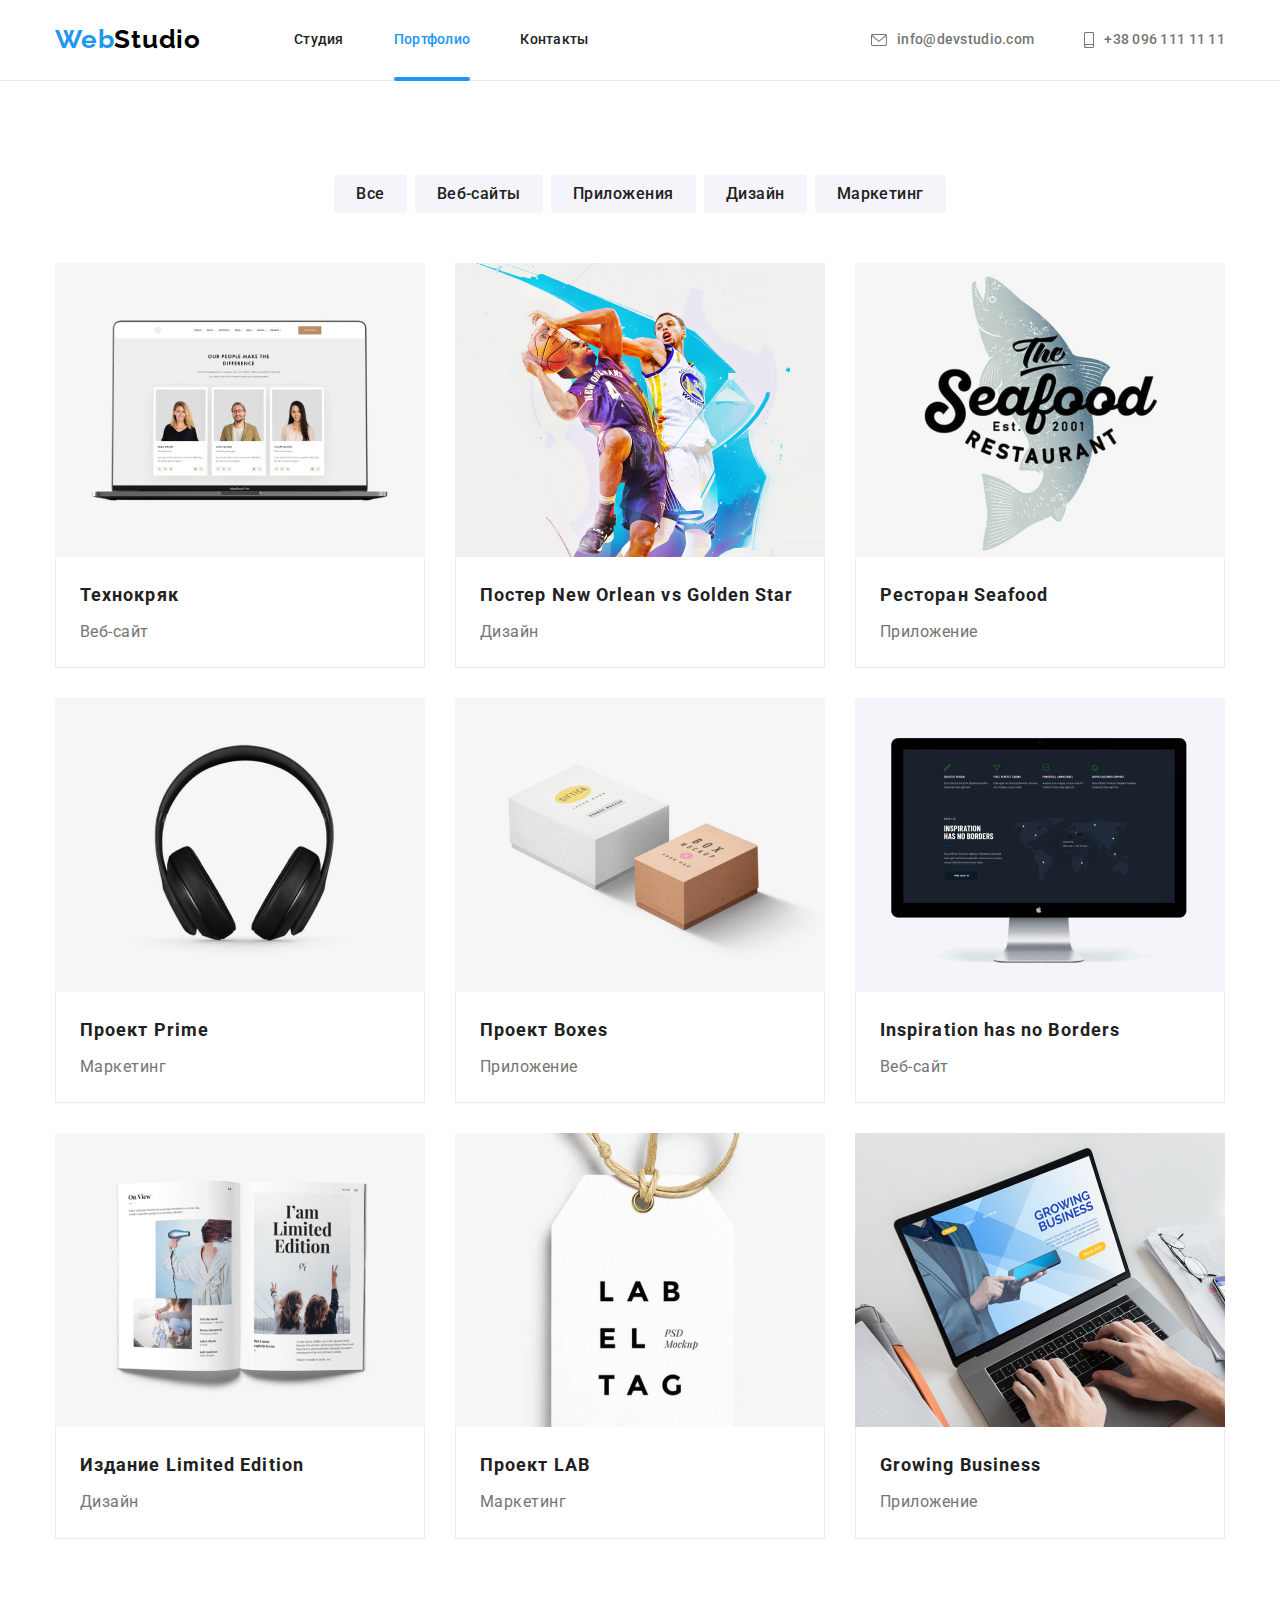
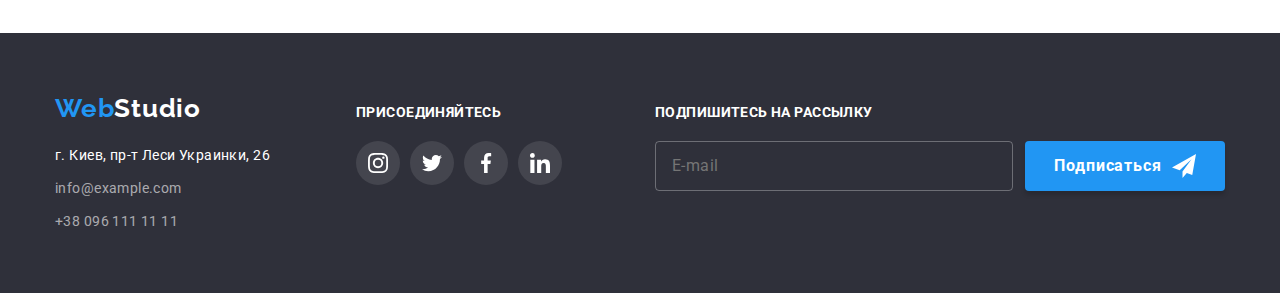
==== commit 0419793b: "Редагує дз7 sass" ====
--- a/portfolio.html
+++ b/portfolio.html
@@ -16,15 +16,15 @@
       href="https://cdnjs.cloudflare.com/ajax/libs/modern-normalize/1.1.0/modern-normalize.min.css"
     />
     <!-- <link rel="stylesheet" href="./css/styles.css" /> -->
-    <link rel="stylesheet" href="./css/portfolio.min.css" />
+    <link rel="stylesheet" href="./css/main.min.css" />
   </head>
   <body>
     <!-- Шапка -->
     <header class="header">
-      <div class="container flex-container">
+      <div class="container header__container">
         <nav class="header-nav">
-          <a class="logo header-logo" href="./index.html">
-            <span class="header-logo--blue">Web</span><span class="header-logo--black">Studio</span></a
+          <a class="logo header__logo" href="./index.html">
+            <span class="header__logo-blue">Web</span><span class="header__logo-black">Studio</span></a
           >
           <ul class="menu-list">
             <li class="menu-list__item"><a href="./index.html" class="menu-list__link">Студия</a></li>
--- a/css/main.min.css
+++ b/css/main.min.css
@@ -0,0 +1,2 @@
+/*! modern-normalize v1.1.0 | MIT License | https://github.com/sindresorhus/modern-normalize */*,::before,::after{box-sizing:border-box}html{line-height:1.15;-webkit-text-size-adjust:100%;-moz-tab-size:4;tab-size:4}body{margin:0;font-family:system-ui,-apple-system,"Segoe UI",Roboto,Helvetica,Arial,sans-serif,"Apple Color Emoji","Segoe UI Emoji"}hr{height:0;color:inherit}abbr[title]{text-decoration:underline dotted}b,strong{font-weight:bolder}code,kbd,samp,pre{font-family:ui-monospace, SFMono-Regular, Consolas, 'Liberation Mono', Menlo, monospace;font-size:1em}small{font-size:80%}sub,sup{font-size:75%;line-height:0;position:relative;vertical-align:baseline}sub{bottom:-0.25em}sup{top:-0.5em}table{text-indent:0;border-color:inherit}button,input,optgroup,select,textarea{font-family:inherit;font-size:100%;line-height:1.15;margin:0}button,select{text-transform:none}button,[type='button'],[type='reset'],[type='submit']{-webkit-appearance:button}::-moz-focus-inner{border-style:none;padding:0}:-moz-focusring{outline:1px dotted ButtonText}:-moz-ui-invalid{box-shadow:none}legend{padding:0}progress{vertical-align:baseline}::-webkit-inner-spin-button,::-webkit-outer-spin-button{height:auto}[type='search']{-webkit-appearance:textfield;outline-offset:-2px}::-webkit-search-decoration{-webkit-appearance:none}::-webkit-file-upload-button{-webkit-appearance:button;font:inherit}summary{display:list-item}.header{border-bottom:1px solid #ececec}.header__container{align-items:center;display:flex;justify-content:space-between}.header-logo{text-decoration:none;margin-right:93px;display:flex}.logo header-logo{text-decoration:none;margin-right:93px;display:flex}.header-logo--blue{font-family:'Raleway';font-weight:700;font-size:26px;line-height:1.2;letter-spacing:0.03em;color:var(--accent-color)}.header-logo--black{font-family:'Raleway';font-weight:700;font-size:26px;line-height:1.2;letter-spacing:0.03em;color:var(--third-title-text-color)}.menu-list{padding:0;margin:0;list-style:none;display:flex}.menu-list__item{margin-right:50px}.menu-list__item:last-child{margin-right:0}.menu-list__link{padding-top:32px;padding-bottom:32px;font-weight:500;font-size:14px;line-height:1.14;letter-spacing:0.02em;color:var(--primery-text-color);text-decoration:none;display:flex;align-items:center;transition:color 250ms cubic-bezier(0.4, 0, 0.2, 1)}.menu-list__link:hover,.menu-list__link:focus{color:var(--accent-color)}.menu-list__link.current{color:var(--accent-color);position:relative}.menu-list__link.current::after{content:'';position:absolute;display:block;width:100%;height:4px;background-color:var(--accent-color);border-radius:2px;left:0;bottom:-1px}.link{font-weight:500;font-size:14px;line-height:1.14;letter-spacing:0.02em;color:var(--primery-text-color)}.menu-list__link current{position:absolute;width:48px;height:4px;left:453px;top:76px;background:var(--accent-color);border-radius:2px}.connection-list{padding:0;margin:0;list-style:none;display:flex;justify-content:end;align-items:center}.connection-list__item{margin-right:50px}.connection-list__item:last-child{margin-right:0}.connection-list .icon-phone:hover,.connection-list .icon-phone:focus{color:var(--accent-color)}.connection-list .connection-list__icon-envelope:hover,.connection-list .connection-list__icon-envelope:focus{color:var(--accent-color)}.connection-list__icon-envelope{width:16px;height:12px;margin-right:10px;fill:currentColor}.connection-list__icon-smartphone{width:10px;height:16px;margin-right:10px;fill:currentColor}.connection-list__link{padding-top:32px;padding-bottom:32px;font-weight:500;font-size:14px;line-height:1.14;letter-spacing:0.02em;color:var(--title-text-color);text-decoration:none;display:flex;align-items:center;transition:color 250ms cubic-bezier(0.4, 0, 0.2, 1)}.connection-list__link:hover,.connection-list__link:focus{color:var(--accent-color)}.specifics-list{list-style:none;padding:0;margin:0;display:flex}.specifics-list__item{margin-right:30px;width:270px}.section-link:last-child{margin-right:0}.specific-list__item-title{margin-top:30px;margin-bottom:10px;font-weight:700;font-size:14px;line-height:1.14;letter-spacing:0.03em;text-transform:uppercase;color:var(--primery-text-color)}.specific-list__item-text{font-size:14px;line-height:1.7;letter-spacing:0.03em;color:var(--title-text-color)}.application-list{list-style:none;padding:0;margin:0;display:flex}.application-list__item{margin-right:30px}.application-list__item:last-child{margin-right:0}img{display:block;max-width:100%;height:auto}.addition{position:relative;width:370px}.addition__meta{position:absolute;display:flex;bottom:0;width:370px;height:70px;background-color:rgba(47,48,58,0.8);justify-content:center;align-items:center}.addition__name{display:flex;align-items:center;font-family:'Roboto';font-style:normal;font-weight:700;font-size:14px;line-height:1.14;letter-spacing:0.03em;text-transform:uppercase;color:var(--white-color);justify-content:center}.team-list{list-style:none;padding:0;margin:0;display:flex;flex-wrap:wrap}.team-list__item{margin-right:30px;background-color:var(--white-color)}.team-list__item:last-child{margin-right:0}.caption__title{margin-bottom:10px;font-weight:500;font-size:16px;line-height:1.2;letter-spacing:0.03em;color:var(--primery-text-color)}.caption{padding-top:30px;padding-bottom:30px;text-align:center;box-shadow:0px 1px 3px rgba(0,0,0,0.12),0px 1px 1px rgba(0,0,0,0.14),0px 2px 1px rgba(0,0,0,0.2)}.caption__text{margin-bottom:16px;font-size:16px;line-height:1.2;letter-spacing:0.03em;color:var(--title-text-color)}.soc-list{display:flex;justify-content:center;padding:0;margin:0;list-style:none}.soc-list__item{margin-right:10px}.soc-list__item:last-child{margin-right:0}.soc-list__link{width:44px;height:44px;border-radius:50%;display:flex;justify-content:center;align-items:center;fill:#afb1b8;transition:background-color 250ms cubic-bezier(0.4, 0, 0.2, 1),fill 250ms cubic-bezier(0.4, 0, 0.2, 1)}.soc-list__link:hover{fill:var(--white-color);background-color:var(--accent-color)}.soc-list__link:focus{fill:var(--white-color);background-color:var(--accent-color)}.footer{background:var(--footer-color);padding-top:60px;padding-bottom:60px}.address-main{display:flex;align-items:baseline}.footer-address{margin-right:70px;flex-grow:1}.footer-logo{text-decoration:none;display:block;margin-bottom:20px}.logo footer-logo{text-decoration:none;display:block;margin-bottom:20px}.footer-logo--blue{font-family:'Raleway';font-style:normal;font-weight:700;font-size:26px;line-height:1.2;letter-spacing:0.03em;color:var(--accent-color)}.footer-logo--white{font-family:'Raleway';font-style:normal;font-weight:700;font-size:26px;line-height:1.2;letter-spacing:0.03em;color:var(--white-color)}.address-list{list-style:none;padding:0;margin:0}.address-list__item{margin-bottom:9px}.address-list__item:last-child{margin-bottom:0}.address-list__li{margin-bottom:20px;font-style:normal;font-weight:400;font-size:14px;line-height:1.7;letter-spacing:0.03em;color:var(--white-color);text-decoration:none}.address-list__link{margin-bottom:9px;font-style:normal;font-weight:400;font-size:14px;line-height:1.7;letter-spacing:0.03em;color:var(--secondary-title-text-color);text-decoration:none}.join__title{margin-bottom:20px;font-family:'Roboto';font-style:normal;font-weight:700;font-size:14px;line-height:1.14;letter-spacing:0.03em;text-transform:uppercase;color:var(--white-color)}.join__list{list-style:none;padding:0;margin:0;display:flex;justify-content:center}.join__item{margin-right:10px}.join__item:last-child{margin-right:0}.join__link{width:44px;height:44px;border-radius:50%;display:flex;justify-content:center;align-items:center;fill:var(--white-color);background-color:rgba(255,255,255,0.1);transition:background-color 250ms cubic-bezier(0.4, 0, 0.2, 1),fill 250ms cubic-bezier(0.4, 0, 0.2, 1)}.join__link:hover{fill:var(--white-color);background-color:var(--accent-color)}.join__link:focus{fill:var(--white-color);background-color:var(--accent-color)}.form{margin-left:93px}.form__title{margin-bottom:20px;font-family:'Roboto';font-style:normal;font-weight:700;font-size:14px;line-height:1.14;letter-spacing:0.03em;text-transform:uppercase;color:var(--white-color)}.form__input-block{display:flex}.form__post{width:358px;height:50px;padding-top:15px;padding-bottom:15px;padding-left:16px;border:1px solid rgba(255,255,255,0.3);border-radius:4px;font-family:'Roboto';font-style:normal;font-weight:400;font-size:16px;line-height:1.25;align-items:center;letter-spacing:0.03em;color:rgba(255,255,255,0.6);background-color:transparent}.form__button{display:flex;justify-content:center;align-items:center;min-width:200px;margin-left:12px;padding:10px 28px;border:none;box-shadow:0px 4px 4px rgba(0,0,0,0.15);border-radius:4px;font-family:'Roboto';font-style:normal;font-weight:700;font-size:16px;line-height:1.9;letter-spacing:0.06em;color:var(--white-color);background-color:var(--accent-color);cursor:pointer;transition:background-color 250ms cubic-bezier(0.4, 0, 0.2, 1)}.form__button:hover,.form__button:focus{color:var(--white-color);background-color:var(--accent-color)}.form__icon{margin-left:10px;fill:var(--white-color)}.modal{min-height:581px;min-width:528px;background-color:var(--white-color);border-radius:4px;box-shadow:0px 1px 3px rgba(0,0,0,0.12),0px 1px 1px rgba(0,0,0,0.14),0px 2px 1px rgba(0,0,0,0.2);position:absolute;top:50%;left:50%;transform:translate(-50%, -50%);padding:40px}.modal__button{display:flex;justify-content:center;align-items:center;width:30px;height:30px;color:#000000;border-radius:50%;border:1px solid rgba(0,0,0,0.1);background-color:transparent;position:absolute;top:8px;right:8px;cursor:pointer}.modal__button:hover{color:var(--accent-color);border:1px solid var(--accent-color)}.modal__button:focus{color:var(--accent-color);border:1px solid var(--accent-color)}.modal__close-cross{fill:currentColor}.modal__title{font-family:'Roboto';font-style:normal;font-weight:700;font-size:20px;line-height:1.15;text-align:center;letter-spacing:0.03em;text-align:center;color:var(--primery-text-color);margin-bottom:12px}.backdrop{position:fixed;width:100%;height:100%;top:0;left:0;background-color:rgba(85,85,85,0.4);transition:opacity 250ms cubic-bezier(0.4, 0, 0.2, 1),visibility 250ms cubic-bezier(0.4, 0, 0.2, 1)}.backdrop-form{width:448px;margin-left:auto;margin-right:auto}.backdrop-form__div{position:relative;display:block;flex-direction:column;margin-bottom:10px}.backdrop-form__div:last-child{margin-bottom:0}.backdrop-form__icon{width:18px;height:18px;position:absolute;left:12px;top:70%;transform:translateY(-70%);fill:var(--primery-text-color)}.backdrop-form__lable{margin-bottom:4px;font-family:'Roboto';font-style:normal;font-weight:400;font-size:12px;line-height:1.2;letter-spacing:0.01em;color:var(--title-text-color)}.backdrop-form__input{width:100%;height:40px;margin-top:4px;border:1px solid rgba(33,33,33,0.2);border-radius:4px;margin:0;padding:11px 42px;background-color:transparent;outline:transparent;transition:border 250ms cubic-bezier(0.4, 0, 0.2, 1)}.backdrop-form__input:hover ~ .backdrop-form__icon,.backdrop-form__input:focus ~ .backdrop-form__icon{fill:var(--accent-color)}.backdrop-form__input:hover,.backdrop-form__input:focus{border-color:var(--accent-color)}.backdrop-form__textarea{display:block;width:100%;height:120px;padding:12px 16px;border:1px solid rgba(33,33,33,0.2);border-radius:4px;resize:none;transition:border 250ms cubic-bezier(0.4, 0, 0.2, 1);outline:transparent;transition:border 250ms cubic-bezier(0.4, 0, 0.2, 1)}.backdrop-form__textarea:hover{border-color:var(--accent-color)}.backdrop-form__textarea:focus{border-color:var(--accent-color)}.placeholder{font-family:'Roboto';font-style:normal;font-weight:400;font-size:14px;line-height:1.14;letter-spacing:0.01em;color:rgba(117,117,117,0.5)}.backdrop-form__checkbox-input{position:absolute;-webkit-appearance:none;-moz-appearance:none;appearance:none;margin-bottom:30px}.backdrop-form__text span{width:16px;height:15px;margin-right:7px;border:2px solid var(--primery-text-color);border-radius:4px;display:flex;align-items:center;justify-content:center}.backdrop-form__icon-check{fill:transparent}.backdrop-form__checkbox-input:focus+.backdrop-form__text span{border-color:var(--accent-color)}.backdrop-form__checkbox-input:checked+.backdrop-form__text span{background-color:var(--accent-color);background-origin:border-box;border-color:none}.backdrop-form__checkbox-input:checked+.backdrop-form__text .backdrop-form__icon-check{fill:var(--white-color)}.backdrop-form__text{display:flex;align-items:center;margin-bottom:20px;justify-content:center;font-family:'Roboto';font-style:normal;font-weight:400;font-size:14px;line-height:1.7;letter-spacing:0.03em;color:var(--title-text-color)}.backdrop-form__link{display:inline-block;color:var(--accent-color)}.backdrop-form__button{display:block;width:200px;height:50px;justify-content:center;padding-top:10px;padding-right:55px;padding-bottom:10px;padding-left:56px;border:none;border-radius:4px;color:var(--white-color);background:#188ce8;box-shadow:0px 4px 4px rgba(0,0,0,0.15);font-family:'Roboto';font-style:normal;font-weight:700;font-size:16px;line-height:1.9;align-items:center;text-align:center;letter-spacing:0.06em;cursor:pointer;transition:background-color 250ms cubic-bezier(0.4, 0, 0.2, 1);margin:auto}.container{width:1200px;padding-left:15px;padding-right:15px;margin-left:auto;margin-right:auto}.hero__button{display:inline-block;padding:10px 32px;border-radius:4px;font-weight:700;font-size:16px;line-height:1.9;letter-spacing:0.06em;cursor:pointer;color:var(--white-color);background-color:var(--accent-color);border:0}.overlay{height:600px;max-width:1600px;margin-right:auto;margin-left:auto;background-image:linear-gradient(to right, rgba(47,48,58,0.4), rgba(47,48,58,0.4)),url(../images/overlay.jpg);background-repeat:no-repeat;background-size:cover;background-position:center;background-color:#2f303a}.pre-title{margin-top:0;margin-bottom:50px;font-weight:700;font-size:36px;line-height:1.2;text-align:center;letter-spacing:0.03em;color:var(--primery-text-color)}.modal__button{display:flex;justify-content:center;align-items:center;width:30px;height:30px;color:#000000;border-radius:50%;border:1px solid rgba(0,0,0,0.1);background-color:transparent;position:absolute;top:8px;right:8px;cursor:pointer}.backdrop-form__button{display:block;width:200px;height:50px;justify-content:center;padding-top:10px;padding-right:55px;padding-bottom:10px;padding-left:56px;border:none;border-radius:4px;color:var(--white-color);background:#188ce8;box-shadow:0px 4px 4px rgba(0,0,0,0.15);font-family:'Roboto';font-style:normal;font-weight:700;font-size:16px;line-height:1.9;align-items:center;text-align:center;letter-spacing:0.06em;cursor:pointer;transition:background-color 250ms cubic-bezier(0.4, 0, 0.2, 1);margin:auto}.header{border-bottom:1px solid #ececec}.header__container{align-items:center;display:flex;justify-content:space-between}.header-nav{display:flex;align-items:center}.header__logo{text-decoration:none;margin-right:93px;display:flex}.logo header__logo{text-decoration:none;margin-right:93px;display:flex}.header__logo-blue{font-family:'Raleway';font-weight:700;font-size:26px;line-height:1.2;letter-spacing:0.03em;color:var(--accent-color)}.header__logo-black{font-family:'Raleway';font-weight:700;font-size:26px;line-height:1.2;letter-spacing:0.03em;color:var(--third-title-text-color)}.menu-list__link current{position:absolute;width:48px;height:4px;left:453px;top:76px;background:var(--accent-color);border-radius:2px}.menu-list{padding:0;margin:0;list-style:none;display:flex}.connection-list{padding:0;margin:0;list-style:none;display:flex;justify-content:end;align-items:center}.menu-list__item{margin-right:50px}.menu-list__item:last-child{margin-right:0}.connection-list__item{margin-right:50px}.connection-list__item:last-child{margin-right:0}.connection-list .icon-phone:hover,.connection-list .icon-phone:focus{color:var(--accent-color)}.connection-list .connection-list__icon-envelope:hover,.connection-list .connection-list__icon-envelope:focus{color:var(--accent-color)}.menu-list__link{padding-top:32px;padding-bottom:32px;font-weight:500;font-size:14px;line-height:1.14;letter-spacing:0.02em;color:var(--primery-text-color);text-decoration:none;display:flex;align-items:center;transition:color 250ms cubic-bezier(0.4, 0, 0.2, 1)}.menu-list__link:hover,.menu-list__link:focus{color:var(--accent-color)}.menu-list__link.current{color:var(--accent-color);position:relative}.menu-list__link.current::after{content:'';position:absolute;display:block;width:100%;height:4px;background-color:var(--accent-color);border-radius:2px;left:0;bottom:-1px}.link{font-weight:500;font-size:14px;line-height:1.14;letter-spacing:0.02em;color:var(--primery-text-color)}.connection-list__icon-envelope{width:16px;height:12px;margin-right:10px;fill:currentColor}.connection-list__icon-smartphone{width:10px;height:16px;margin-right:10px;fill:currentColor}.connection-list__link{padding-top:32px;padding-bottom:32px;font-weight:500;font-size:14px;line-height:1.14;letter-spacing:0.02em;color:var(--title-text-color);text-decoration:none;display:flex;align-items:center;transition:color 250ms cubic-bezier(0.4, 0, 0.2, 1)}.connection-list__link:hover,.connection-list__link:focus{color:var(--accent-color)}.hero{background-color:var(--footer-color);text-align:center;padding-top:200px;padding-bottom:200px}.overlay{height:600px;max-width:1600px;margin-right:auto;margin-left:auto;background-image:linear-gradient(to right, rgba(47,48,58,0.4), rgba(47,48,58,0.4)),url(../images/overlay.jpg);background-repeat:no-repeat;background-size:cover;background-position:center;background-color:#2f303a}.hero__title{margin-top:0;margin-bottom:30px;font-weight:900;font-size:44px;line-height:1.4;letter-spacing:0.06em;text-transform:uppercase}.hero__title{color:var(--white-color)}.hero__button{display:inline-block;padding:10px 32px;border-radius:4px;font-weight:700;font-size:16px;line-height:1.9;letter-spacing:0.06em;cursor:pointer;color:var(--white-color);background-color:var(--accent-color);border:0}.section{padding-top:94px;padding-bottom:94px;background:var(--primery-background-color)}.visually-hidden{position:absolute;white-space:nowrap;width:1px;height:1px;overflow:hidden;border:0;padding:0;clip:rect(0 0 0 0);clip-path:inset(50%);margin:-1px}.specifics-list__box{display:flex;width:270px;height:120px;justify-content:center;align-items:center;margin-bottom:30px;border-radius:4px;background-color:#f5f4fa}.specifics-list{list-style:none;padding:0;margin:0;display:flex}.specifics-list__item{margin-right:30px;width:270px}.section-link:last-child{margin-right:0}.specific-list__title{margin-top:30px;margin-bottom:10px;font-weight:700;font-size:14px;line-height:1.14;letter-spacing:0.03em;text-transform:uppercase;color:var(--primery-text-color)}h1,h2,h3,p{margin:0}.specific-list__text{font-size:14px;line-height:1.7;letter-spacing:0.03em;color:var(--title-text-color)}.section__title{margin-top:0;margin-bottom:50px;font-weight:700;font-size:36px;line-height:1.2;text-align:center;letter-spacing:0.03em;color:var(--primery-text-color)}.application{list-style:none;padding:0;margin:0;display:flex}.application__item{margin-right:30px}.application__item:last-child{margin-right:0}img{display:block;max-width:100%;height:auto}.application__box{position:relative;width:370px}.application__meta{position:absolute;display:flex;bottom:0;width:370px;height:70px;background-color:rgba(47,48,58,0.8);justify-content:center;align-items:center}.application__title{display:flex;align-items:center;font-family:'Roboto';font-style:normal;font-weight:700;font-size:14px;line-height:1.14;letter-spacing:0.03em;text-transform:uppercase;color:var(--white-color);justify-content:center}.workers{padding-top:94px;background:var(--secondary-background-color)}.section__title{margin-bottom:50px}.team-list{list-style:none;padding:0;margin:0;display:flex;flex-wrap:wrap}.team-list__item{margin-right:30px;background-color:var(--white-color)}.team-list__item:last-child{margin-right:0}.team-list__title{margin-bottom:10px;font-weight:500;font-size:16px;line-height:1.2;letter-spacing:0.03em;color:var(--primery-text-color)}.team-list__box{padding-top:30px;padding-bottom:30px;text-align:center;box-shadow:0px 1px 3px rgba(0,0,0,0.12),0px 1px 1px rgba(0,0,0,0.14),0px 2px 1px rgba(0,0,0,0.2)}.team-list__text{margin-bottom:16px;font-size:16px;line-height:1.2;letter-spacing:0.03em;color:var(--title-text-color)}.soc-list{display:flex;justify-content:center;padding:0;margin:0;list-style:none}.soc-list__item{margin-right:10px}.soc-list__item:last-child{margin-right:0}.soc-list__link{width:44px;height:44px;border-radius:50%;display:flex;justify-content:center;align-items:center;fill:#afb1b8;transition:background-color 250ms cubic-bezier(0.4, 0, 0.2, 1),fill 250ms cubic-bezier(0.4, 0, 0.2, 1)}.soc-list__link:hover{fill:var(--white-color);background-color:var(--accent-color)}.soc-list__link:focus{fill:var(--white-color);background-color:var(--accent-color)}.clients{list-style:none;padding:0;margin:0;display:flex;justify-content:center}.clients__item{margin-right:30px}.clients__item:last-child{margin-right:0}.clients__link{width:170px;height:92px;border:1px solid #afb1b8;display:flex;justify-content:center;align-items:center;fill:#afb1b8;background-color:transparent;box-sizing:border-box;border-radius:4px;transition:border-radius 250ms cubic-bezier(0.4, 0, 0.2, 1),fill 250ms cubic-bezier(0.4, 0, 0.2, 1)}.clients__link:hover,.clients__link:focus{fill:var(--accent-color);border-color:var(--accent-color)}.footer{background:var(--footer-color);padding-top:60px;padding-bottom:60px}.address-main{display:flex;align-items:baseline}.footer-address{margin-right:70px;flex-grow:1}.footer-logo{text-decoration:none;display:block;margin-bottom:20px}.logo footer-logo{text-decoration:none;display:block;margin-bottom:20px}.address-list{list-style:none;padding:0;margin:0}.footer-logo--blue{font-family:'Raleway';font-style:normal;font-weight:700;font-size:26px;line-height:1.2;letter-spacing:0.03em;color:var(--accent-color)}.footer-logo--white{font-family:'Raleway';font-style:normal;font-weight:700;font-size:26px;line-height:1.2;letter-spacing:0.03em;color:var(--white-color)}.address-list__item{margin-bottom:9px}.address-list__item:last-child{margin-bottom:0}.address-list__li{margin-bottom:20px;font-style:normal;font-weight:400;font-size:14px;line-height:1.7;letter-spacing:0.03em;color:var(--white-color);text-decoration:none}.address-list__link{margin-bottom:9px;font-style:normal;font-weight:400;font-size:14px;line-height:1.7;letter-spacing:0.03em;color:var(--secondary-title-text-color);text-decoration:none}.join__title{margin-bottom:20px;font-family:'Roboto';font-style:normal;font-weight:700;font-size:14px;line-height:1.14;letter-spacing:0.03em;text-transform:uppercase;color:var(--white-color)}.join__list{list-style:none;padding:0;margin:0;display:flex;justify-content:center}.join__item{margin-right:10px}.join__item:last-child{margin-right:0}.join__link{width:44px;height:44px;border-radius:50%;display:flex;justify-content:center;align-items:center;fill:var(--white-color);background-color:rgba(255,255,255,0.1);transition:background-color 250ms cubic-bezier(0.4, 0, 0.2, 1),fill 250ms cubic-bezier(0.4, 0, 0.2, 1)}.join__link:hover{fill:var(--white-color);background-color:var(--accent-color)}.join__link:focus{fill:var(--white-color);background-color:var(--accent-color)}.form{margin-left:93px}.form__title{margin-bottom:20px;font-family:'Roboto';font-style:normal;font-weight:700;font-size:14px;line-height:1.14;letter-spacing:0.03em;text-transform:uppercase;color:var(--white-color)}.form__input-block{display:flex}.form__post{width:358px;height:50px;padding-top:15px;padding-bottom:15px;padding-left:16px;border:1px solid rgba(255,255,255,0.3);border-radius:4px;font-family:'Roboto';font-style:normal;font-weight:400;font-size:16px;line-height:1.25;align-items:center;letter-spacing:0.03em;color:rgba(255,255,255,0.6);background-color:transparent}.form__button{display:flex;justify-content:center;align-items:center;min-width:200px;margin-left:12px;padding:10px 28px;border:none;box-shadow:0px 4px 4px rgba(0,0,0,0.15);border-radius:4px;font-family:'Roboto';font-style:normal;font-weight:700;font-size:16px;line-height:1.9;letter-spacing:0.06em;color:var(--white-color);background-color:var(--accent-color);cursor:pointer;transition:background-color 250ms cubic-bezier(0.4, 0, 0.2, 1)}.form__button:hover,.form__button:focus{color:var(--white-color);background-color:var(--accent-color)}.form__icon{margin-left:10px;fill:var(--white-color)}.backdrop{position:fixed;width:100%;height:100%;top:0;left:0;background-color:rgba(85,85,85,0.4);transition:opacity 250ms cubic-bezier(0.4, 0, 0.2, 1),visibility 250ms cubic-bezier(0.4, 0, 0.2, 1)}.modal{min-height:581px;min-width:528px;background-color:var(--white-color);border-radius:4px;box-shadow:0px 1px 3px rgba(0,0,0,0.12),0px 1px 1px rgba(0,0,0,0.14),0px 2px 1px rgba(0,0,0,0.2);position:absolute;top:50%;left:50%;transform:translate(-50%, -50%);padding:40px}.modal__button{display:flex;justify-content:center;align-items:center;width:30px;height:30px;color:#000000;border-radius:50%;border:1px solid rgba(0,0,0,0.1);background-color:transparent;position:absolute;top:8px;right:8px;cursor:pointer}.modal__button:hover{color:var(--accent-color);border:1px solid var(--accent-color)}.modal__button:focus{color:var(--accent-color);border:1px solid var(--accent-color)}.modal__close-cross{fill:currentColor}.is-hidden{opacity:0;pointer-events:none;visibility:hidden;translate:transition}.modal__title{font-family:'Roboto';font-style:normal;font-weight:700;font-size:20px;line-height:1.15;text-align:center;letter-spacing:0.03em;text-align:center;color:var(--primery-text-color);margin-bottom:12px}.backdrop-form{width:448px;margin-left:auto;margin-right:auto}.backdrop-form__div{position:relative;display:block;flex-direction:column;margin-bottom:10px}.backdrop-form__div:last-child{margin-bottom:0}.backdrop-form__icon{width:18px;height:18px;position:absolute;left:12px;top:70%;transform:translateY(-70%);fill:var(--primery-text-color)}.backdrop-form__lable{margin-bottom:4px;font-family:'Roboto';font-style:normal;font-weight:400;font-size:12px;line-height:1.2;letter-spacing:0.01em;color:var(--title-text-color)}.backdrop-form__input{width:100%;height:40px;margin-top:4px;border:1px solid rgba(33,33,33,0.2);border-radius:4px;margin:0;padding:11px 42px;background-color:transparent;outline:transparent;transition:border 250ms cubic-bezier(0.4, 0, 0.2, 1)}.backdrop-form__input:hover ~ .backdrop-form__icon,.backdrop-form__input:focus ~ .backdrop-form__icon{fill:var(--accent-color)}.backdrop-form__input:hover,.backdrop-form__input:focus{border-color:var(--accent-color)}.backdrop-form__textarea{display:block;width:100%;height:120px;padding:12px 16px;border:1px solid rgba(33,33,33,0.2);border-radius:4px;resize:none;transition:border 250ms cubic-bezier(0.4, 0, 0.2, 1);outline:transparent;transition:border 250ms cubic-bezier(0.4, 0, 0.2, 1)}.backdrop-form__textarea:hover{border-color:var(--accent-color)}.backdrop-form__textarea:focus{border-color:var(--accent-color)}.placeholder{font-family:'Roboto';font-style:normal;font-weight:400;font-size:14px;line-height:1.14;letter-spacing:0.01em;color:rgba(117,117,117,0.5)}.backdrop-form__checkbox-input{position:absolute;-webkit-appearance:none;-moz-appearance:none;appearance:none;margin-bottom:30px}.backdrop-form__text span{width:16px;height:15px;margin-right:7px;border:2px solid var(--primery-text-color);border-radius:4px;display:flex;align-items:center;justify-content:center}.backdrop-form__icon-check{fill:transparent}.backdrop-form__checkbox-input:focus+.backdrop-form__text span{border-color:var(--accent-color)}.backdrop-form__checkbox-input:checked+.backdrop-form__text span{background-color:var(--accent-color);background-origin:border-box;border-color:none}.backdrop-form__checkbox-input:checked+.backdrop-form__text .backdrop-form__icon-check{fill:var(--white-color)}.backdrop-form__text{display:flex;align-items:center;margin-bottom:20px;justify-content:center;font-family:'Roboto';font-style:normal;font-weight:400;font-size:14px;line-height:1.7;letter-spacing:0.03em;color:var(--title-text-color)}.backdrop-form__link{display:inline-block;color:var(--accent-color)}.backdrop-form__button{display:block;width:200px;height:50px;justify-content:center;padding-top:10px;padding-right:55px;padding-bottom:10px;padding-left:56px;border:none;border-radius:4px;color:var(--white-color);background:#188ce8;box-shadow:0px 4px 4px rgba(0,0,0,0.15);font-family:'Roboto';font-style:normal;font-weight:700;font-size:16px;line-height:1.9;align-items:center;text-align:center;letter-spacing:0.06em;cursor:pointer;transition:background-color 250ms cubic-bezier(0.4, 0, 0.2, 1);margin:auto}.filter{padding-top:94px;padding-bottom:94px;background:var(--primery-background-color)}.filter-list{padding:0;margin:0;list-style:none;display:flex;justify-content:center;margin-bottom:50px}.filter-list .filter-list__item:not(:last-child){margin-right:8px}.filter-list .filter-list__item{justify-content:center;display:inline-block}.filter-list__button{padding:6px 22px;font-weight:500;font-size:16px;line-height:1.6;align-items:center;letter-spacing:0.03em;color:var(--primery-text-color);background:var(--secondary-background-color);cursor:pointer;border:0;border-radius:4px;transition:background-color 250ms cubic-bezier(0.4, 0, 0.2, 1),color 250ms cubic-bezier(0.4, 0, 0.2, 1),box-shadow 250ms cubic-bezier(0.4, 0, 0.2, 1)}.filter-list__button:hover,.filter-list__button:focus{color:var(--white-color);background:var(--accent-color);box-shadow:0px 3px 1px rgba(0,0,0,0.1),0px 1px 2px rgba(0,0,0,0.08),0px 2px 2px rgba(0,0,0,0.12)}p,h2{margin:0}.pictures-list{list-style:none;margin:0;padding:0;flex-wrap:wrap;display:flex;flex-wrap:wrap;margin-top:-30px;margin-left:-30px}.pictures-list .pictures-list__item{flex-basis:calc(100% / 3 - 30px);margin-left:30px;margin-top:30px}.project-link__card-thumb{position:relative;overflow:hidden}.pictures-list__item{background:var(--primery-background-color)}.project-link__text{position:absolute;height:100%;top:0;left:0;font-family:'Roboto';font-style:normal;font-weight:400;font-size:18px;line-height:1.5;letter-spacing:0.03em;padding:63px 24px;color:var(--white-color);background-color:var(--accent-color);transform:translateY(101%);transition:transform 250ms cubic-bezier(0.4, 0, 0.2, 1)}.heading-meta{padding-left:24px;padding-right:24px;padding-bottom:20px;padding-top:20px;border-right:1px solid #ececec;border-left:1px solid #ececec;border-bottom:1px solid #ececec}.heading-meta__title{margin-bottom:4px;font-weight:700;font-size:18px;line-height:2;letter-spacing:0.06em;color:var(--primery-text-color)}.heading-meta__text{font-size:16px;line-height:1.9;letter-spacing:0.03em;color:var(--title-text-color)}.project-link{display:block;text-decoration:none;transition:box-shadow 250ms cubic-bezier(0.4, 0, 0.2, 1)}.project-link:hover,.project-link:focus{box-shadow:0px 1px 1px rgba(0,0,0,0.12),0px 4px 4px rgba(0,0,0,0.06),1px 4px 6px rgba(0,0,0,0.16)}.project-link:hover .project-link__text,.project-link:focus .project-link__text{transform:translateY(0)}.visually-hidden{position:absolute;white-space:nowrap;width:1px;height:1px;overflow:hidden;border:0;padding:0;clip:rect(0 0 0 0);clip-path:inset(50%);margin:-1px}:root{--primery-text-color: #212121;--title-text-color: #757575;--secondary-title-text-color: rgba(255, 255, 255, 0.6);--third-title-text-color: #000000;--accent-color: #2196f3;--primery-background-color: #ffffff;--secondary-background-color: #f5f4fa;--white-color: #ffffff;--footer-color: #2f303a}body{background:var(--primery-background-color);color:var(--primery-text-color);font-family:'Roboto', sans-serif}.header-logo{text-decoration:none;margin-right:93px;display:flex}.logo header-logo{text-decoration:none;margin-right:93px;display:flex}.header-logo--blue{font-family:'Raleway';font-weight:700;font-size:26px;line-height:1.2;letter-spacing:0.03em;color:var(--accent-color)}.header-logo--black{font-family:'Raleway';font-weight:700;font-size:26px;line-height:1.2;letter-spacing:0.03em;color:var(--third-title-text-color)}.footer-logo{text-decoration:none;display:block;margin-bottom:20px}.logo footer-logo{text-decoration:none;display:block;margin-bottom:20px}.footer-logo--blue{font-family:'Raleway';font-style:normal;font-weight:700;font-size:26px;line-height:1.2;letter-spacing:0.03em;color:var(--accent-color)}.footer-logo--white{font-family:'Raleway';font-style:normal;font-weight:700;font-size:26px;line-height:1.2;letter-spacing:0.03em;color:var(--white-color)}
+/*# sourceMappingURL=main.min.css.map */